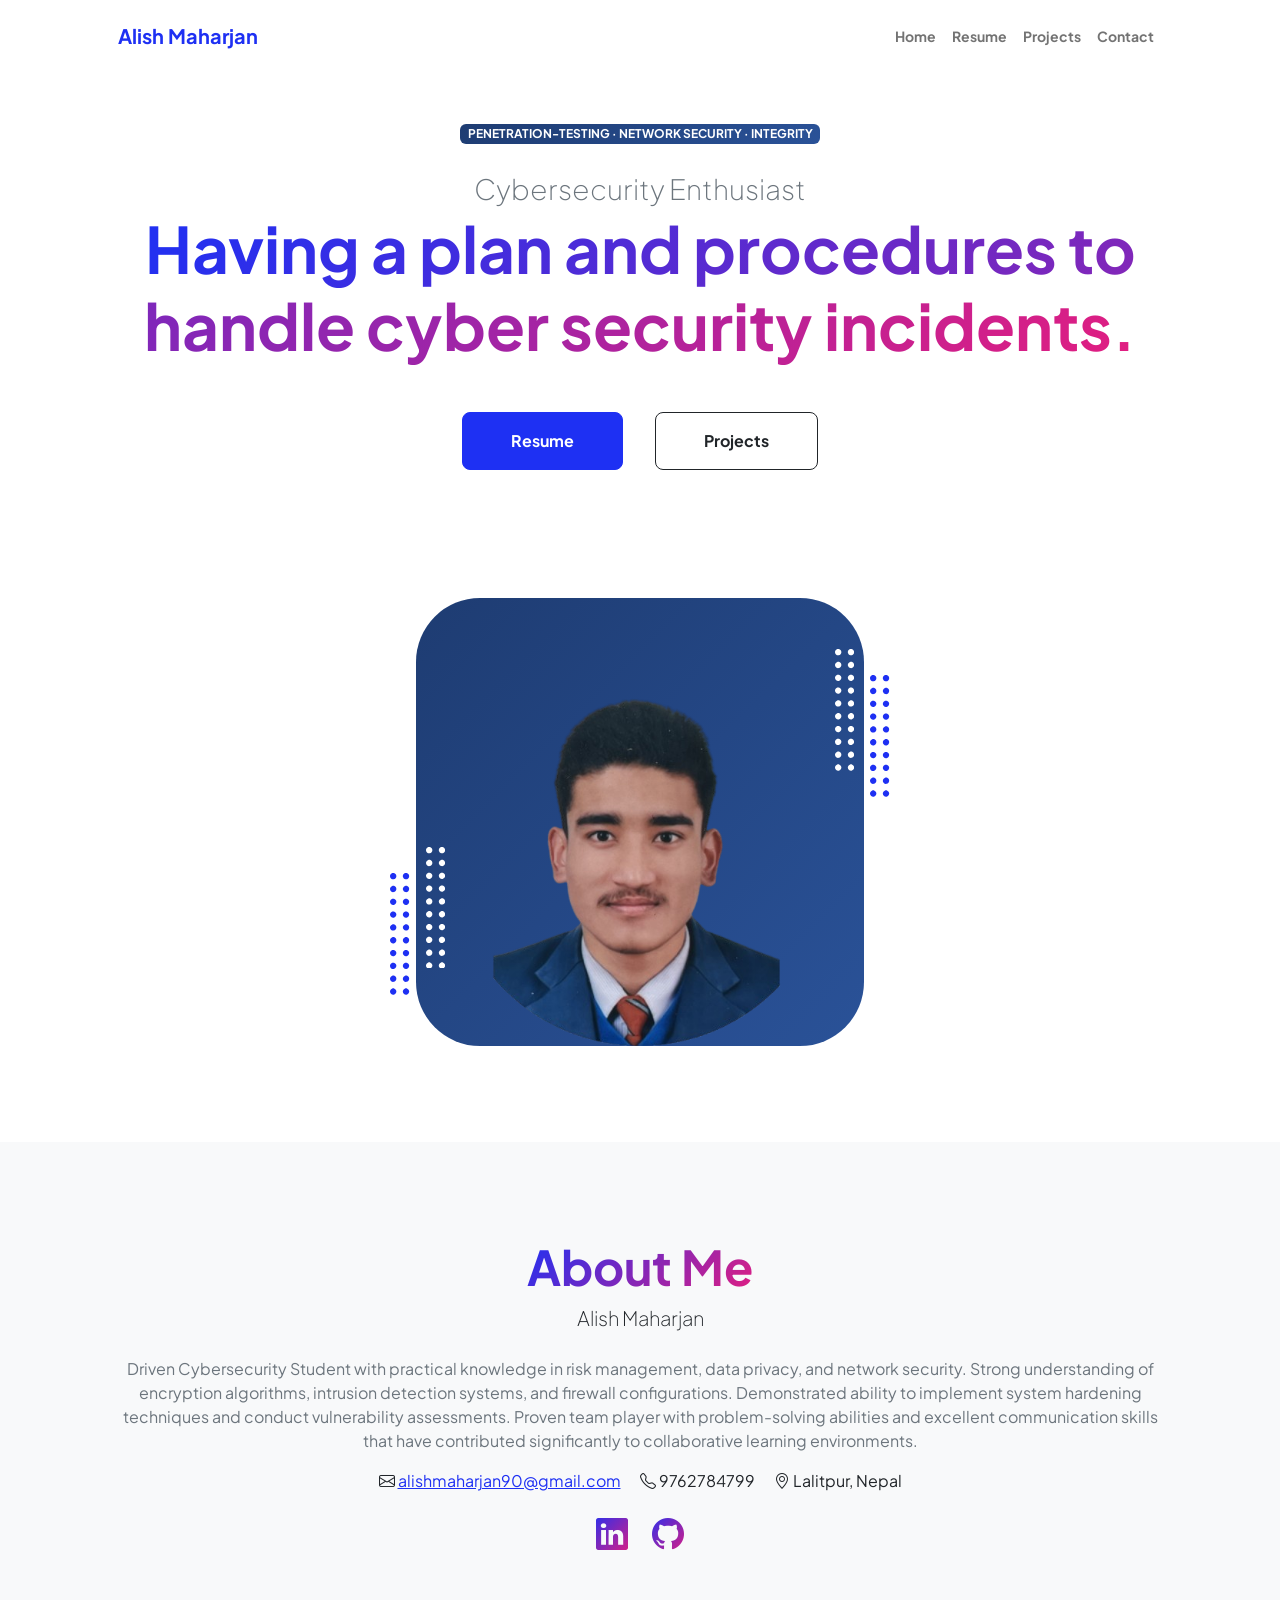
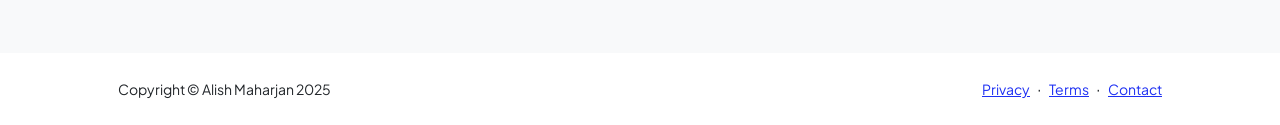
==== index.html @ a84bc6ba "Portfolio" ====
<!DOCTYPE html>
<html lang="en">
    <head>
        <meta charset="utf-8" />
        <meta name="viewport" content="width=device-width, initial-scale=1, shrink-to-fit=no" />
        <meta name="description" content="" />
        <meta name="author" content="" />
        <title>Portfolio of alish maharjan</title>
        <!-- Favicon-->
        <link rel="icon" type="image/x-icon" href="assets/favicon.ico" />
        <!-- Custom Google font-->
        <link rel="preconnect" href="https://fonts.googleapis.com" />
        <link rel="preconnect" href="https://fonts.gstatic.com" crossorigin />
        <link href="https://fonts.googleapis.com/css2?family=Plus+Jakarta+Sans:wght@100;200;300;400;500;600;700;800;900&amp;display=swap" rel="stylesheet" />
        <!-- Bootstrap icons-->
        <link href="https://cdn.jsdelivr.net/npm/bootstrap-icons@1.8.1/font/bootstrap-icons.css" rel="stylesheet" />
        <!-- Core theme CSS (includes Bootstrap)-->
        <link href="css/styles.css" rel="stylesheet" />
    </head>
    <body class="d-flex flex-column h-100">
        <main class="flex-shrink-0">
            <!-- Navigation-->
            <nav class="navbar navbar-expand-lg navbar-light bg-white py-3">
                <div class="container px-5">
                    <a class="navbar-brand" href="index.html"><span class="fw-bolder text-primary">Alish Maharjan</span></a>
                    <button class="navbar-toggler" type="button" data-bs-toggle="collapse" data-bs-target="#navbarSupportedContent" aria-controls="navbarSupportedContent" aria-expanded="false" aria-label="Toggle navigation"><span class="navbar-toggler-icon"></span></button>
                    <div class="collapse navbar-collapse" id="navbarSupportedContent">
                        <ul class="navbar-nav ms-auto mb-2 mb-lg-0 small fw-bolder">
                            <li class="nav-item"><a class="nav-link" href="index.html">Home</a></li>
                            <li class="nav-item"><a class="nav-link" href="resume.html">Resume</a></li>
                            <li class="nav-item"><a class="nav-link" href="projects.html">Projects</a></li>
                            <li class="nav-item"><a class="nav-link" href="contact.html">Contact</a></li>
                        </ul>
                    </div>
                </div>
            </nav>
            <!-- Header-->
            <header class="py-5">
                <div class="container px-5 pb-5">
                    <div class="row gx-5 align-items-center">
                        <div class="col-xxl-5">
                            <!-- Header text content-->
                            <div class="text-center text-xxl-start">
                                <div class="badge bg-gradient-primary-to-secondary text-white mb-4"><div class="text-uppercase">Penetration-testing &middot; Network security &middot; Integrity</div></div>
                                <div class="fs-3 fw-light text-muted">Cybersecurity Enthusiast</div>
                                <h1 class="display-3 fw-bolder mb-5"><span class="text-gradient d-inline">Having a plan and procedures to handle cyber security incidents.</span></h1>
                                <div class="d-grid gap-3 d-sm-flex justify-content-sm-center justify-content-xxl-start mb-3">
                                    <a class="btn btn-primary btn-lg px-5 py-3 me-sm-3 fs-6 fw-bolder" href="resume.html">Resume</a>
                                    <a class="btn btn-outline-dark btn-lg px-5 py-3 fs-6 fw-bolder" href="projects.html">Projects</a>
                                </div>
                            </div>
                        </div>
                        <div class="col-xxl-7">
                            <!-- Header profile picture-->
                            <div class="d-flex justify-content-center mt-5 mt-xxl-0">
                                <div class="profile bg-gradient-primary-to-secondary">
                                    <!-- TIP: For best results, use a photo with a transparent background like the demo example below-->
                                    <!-- Watch a tutorial on how to do this on YouTube (link)-->
                                    <img class="profile-img" src="assets/profile.png" alt="..." />
                                    <div class="dots-1">
                                        <!-- SVG Dots-->
                                        <svg version="1.1" xmlns="http://www.w3.org/2000/svg" xmlns:xlink="http://www.w3.org/1999/xlink" x="0px" y="0px" viewBox="0 0 191.6 1215.4" style="enable-background: new 0 0 191.6 1215.4" xml:space="preserve">
                                            <g transform="translate(0.000000,1280.000000) scale(0.100000,-0.100000)">
                                                <path d="M227.7,12788.6c-105-35-200-141-222-248c-43-206,163-412,369-369c155,32,275,190,260,339c-11,105-90,213-190,262        C383.7,12801.6,289.7,12808.6,227.7,12788.6z"></path>
                                                <path d="M1507.7,12788.6c-151-50-253-216-222-362c25-119,136-230,254-255c194-41,395,142,375,339c-11,105-90,213-190,262        C1663.7,12801.6,1569.7,12808.6,1507.7,12788.6z"></path>
                                                <path d="M227.7,11508.6c-105-35-200-141-222-248c-43-206,163-412,369-369c155,32,275,190,260,339c-11,105-90,213-190,262        C383.7,11521.6,289.7,11528.6,227.7,11508.6z"></path>
                                                <path d="M1507.7,11508.6c-151-50-253-216-222-362c25-119,136-230,254-255c194-41,395,142,375,339c-11,105-90,213-190,262        C1663.7,11521.6,1569.7,11528.6,1507.7,11508.6z"></path>
                                                <path d="M227.7,10228.6c-105-35-200-141-222-248c-43-206,163-412,369-369c155,32,275,190,260,339c-11,105-90,213-190,262        C383.7,10241.6,289.7,10248.6,227.7,10228.6z"></path>
                                                <path d="M1507.7,10228.6c-105-35-200-141-222-248c-43-206,163-412,369-369c155,32,275,190,260,339c-11,105-90,213-190,262        C1663.7,10241.6,1569.7,10248.6,1507.7,10228.6z"></path>
                                                <path d="M227.7,8948.6c-105-35-200-141-222-248c-43-206,163-412,369-369c155,32,275,190,260,339c-11,105-90,213-190,262        C383.7,8961.6,289.7,8968.6,227.7,8948.6z"></path>
                                                <path d="M1507.7,8948.6c-105-35-200-141-222-248c-43-206,163-412,369-369c155,32,275,190,260,339c-11,105-90,213-190,262        C1663.7,8961.6,1569.7,8968.6,1507.7,8948.6z"></path>
                                                <path d="M227.7,7668.6c-105-35-200-141-222-248c-43-206,163-412,369-369c155,32,275,190,260,339c-11,105-90,213-190,262        C383.7,7681.6,289.7,7688.6,227.7,7668.6z"></path>
                                                <path d="M1507.7,7668.6c-105-35-200-141-222-248c-43-206,163-412,369-369c155,32,275,190,260,339c-11,105-90,213-190,262        C1663.7,7681.6,1569.7,7688.6,1507.7,7668.6z"></path>
                                                <path d="M227.7,6388.6c-105-35-200-141-222-248c-43-206,163-412,369-369c155,32,275,190,260,339c-11,105-90,213-190,262        C383.7,6401.6,289.7,6408.6,227.7,6388.6z"></path>
                                                <path d="M1507.7,6388.6c-105-35-200-141-222-248c-43-206,163-412,369-369c155,32,275,190,260,339c-11,105-90,213-190,262        C1663.7,6401.6,1569.7,6408.6,1507.7,6388.6z"></path>
                                                <path d="M227.7,5108.6c-105-35-200-141-222-248c-43-206,163-412,369-369c155,32,275,190,260,339c-11,105-90,213-190,262        C383.7,5121.6,289.7,5128.6,227.7,5108.6z"></path>
                                                <path d="M1507.7,5108.6c-105-35-200-141-222-248c-43-206,163-412,369-369c155,32,275,190,260,339c-11,105-90,213-190,262        C1663.7,5121.6,1569.7,5128.6,1507.7,5108.6z"></path>
                                                <path d="M227.7,3828.6c-105-35-200-141-222-248c-43-206,163-412,369-369c155,32,275,190,260,339c-11,105-90,213-190,262        C383.7,3841.6,289.7,3848.6,227.7,3828.6z"></path>
                                                <path d="M1507.7,3828.6c-105-35-200-141-222-248c-43-206,163-412,369-369c155,32,275,190,260,339c-11,105-90,213-190,262        C1663.7,3841.6,1569.7,3848.6,1507.7,3828.6z"></path>
                                                <path d="M227.7,2548.6c-105-35-200-141-222-248c-43-206,163-412,369-369c155,32,275,190,260,339c-11,105-90,213-190,262        C383.7,2561.6,289.7,2568.6,227.7,2548.6z"></path>
                                                <path d="M1507.7,2548.6c-105-35-200-141-222-248c-43-206,163-412,369-369c155,32,275,190,260,339c-11,105-90,213-190,262        C1663.7,2561.6,1569.7,2568.6,1507.7,2548.6z"></path>
                                                <path d="M227.7,1268.6c-105-35-200-141-222-248c-43-206,163-412,369-369c155,32,275,190,260,339c-11,105-90,213-190,262        C383.7,1281.6,289.7,1288.6,227.7,1268.6z"></path>
                                                <path d="M1507.7,1268.6c-105-35-200-141-222-248c-43-206,163-412,369-369c155,32,275,190,260,339c-11,105-90,213-190,262        C1663.7,1281.6,1569.7,1288.6,1507.7,1268.6z"></path>
                                            </g>
                                        </svg>
                                        <!-- END of SVG dots-->
                                    </div>
                                    <div class="dots-2">
                                        <!-- SVG Dots-->
                                        <svg version="1.1" xmlns="http://www.w3.org/2000/svg" xmlns:xlink="http://www.w3.org/1999/xlink" x="0px" y="0px" viewBox="0 0 191.6 1215.4" style="enable-background: new 0 0 191.6 1215.4" xml:space="preserve">
                                            <g transform="translate(0.000000,1280.000000) scale(0.100000,-0.100000)">
                                                <path d="M227.7,12788.6c-105-35-200-141-222-248c-43-206,163-412,369-369c155,32,275,190,260,339c-11,105-90,213-190,262        C383.7,12801.6,289.7,12808.6,227.7,12788.6z"></path>
                                                <path d="M1507.7,12788.6c-151-50-253-216-222-362c25-119,136-230,254-255c194-41,395,142,375,339c-11,105-90,213-190,262        C1663.7,12801.6,1569.7,12808.6,1507.7,12788.6z"></path>
                                                <path d="M227.7,11508.6c-105-35-200-141-222-248c-43-206,163-412,369-369c155,32,275,190,260,339c-11,105-90,213-190,262        C383.7,11521.6,289.7,11528.6,227.7,11508.6z"></path>
                                                <path d="M1507.7,11508.6c-151-50-253-216-222-362c25-119,136-230,254-255c194-41,395,142,375,339c-11,105-90,213-190,262        C1663.7,11521.6,1569.7,11528.6,1507.7,11508.6z"></path>
                                                <path d="M227.7,10228.6c-105-35-200-141-222-248c-43-206,163-412,369-369c155,32,275,190,260,339c-11,105-90,213-190,262        C383.7,10241.6,289.7,10248.6,227.7,10228.6z"></path>
                                                <path d="M1507.7,10228.6c-105-35-200-141-222-248c-43-206,163-412,369-369c155,32,275,190,260,339c-11,105-90,213-190,262        C1663.7,10241.6,1569.7,10248.6,1507.7,10228.6z"></path>
                                                <path d="M227.7,8948.6c-105-35-200-141-222-248c-43-206,163-412,369-369c155,32,275,190,260,339c-11,105-90,213-190,262        C383.7,8961.6,289.7,8968.6,227.7,8948.6z"></path>
                                                <path d="M1507.7,8948.6c-105-35-200-141-222-248c-43-206,163-412,369-369c155,32,275,190,260,339c-11,105-90,213-190,262        C1663.7,8961.6,1569.7,8968.6,1507.7,8948.6z"></path>
                                                <path d="M227.7,7668.6c-105-35-200-141-222-248c-43-206,163-412,369-369c155,32,275,190,260,339c-11,105-90,213-190,262        C383.7,7681.6,289.7,7688.6,227.7,7668.6z"></path>
                                                <path d="M1507.7,7668.6c-105-35-200-141-222-248c-43-206,163-412,369-369c155,32,275,190,260,339c-11,105-90,213-190,262        C1663.7,7681.6,1569.7,7688.6,1507.7,7668.6z"></path>
                                                <path d="M227.7,6388.6c-105-35-200-141-222-248c-43-206,163-412,369-369c155,32,275,190,260,339c-11,105-90,213-190,262        C383.7,6401.6,289.7,6408.6,227.7,6388.6z"></path>
                                                <path d="M1507.7,6388.6c-105-35-200-141-222-248c-43-206,163-412,369-369c155,32,275,190,260,339c-11,105-90,213-190,262        C1663.7,6401.6,1569.7,6408.6,1507.7,6388.6z"></path>
                                                <path d="M227.7,5108.6c-105-35-200-141-222-248c-43-206,163-412,369-369c155,32,275,190,260,339c-11,105-90,213-190,262        C383.7,5121.6,289.7,5128.6,227.7,5108.6z"></path>
                                                <path d="M1507.7,5108.6c-105-35-200-141-222-248c-43-206,163-412,369-369c155,32,275,190,260,339c-11,105-90,213-190,262        C1663.7,5121.6,1569.7,5128.6,1507.7,5108.6z"></path>
                                                <path d="M227.7,3828.6c-105-35-200-141-222-248c-43-206,163-412,369-369c155,32,275,190,260,339c-11,105-90,213-190,262        C383.7,3841.6,289.7,3848.6,227.7,3828.6z"></path>
                                                <path d="M1507.7,3828.6c-105-35-200-141-222-248c-43-206,163-412,369-369c155,32,275,190,260,339c-11,105-90,213-190,262        C1663.7,3841.6,1569.7,3848.6,1507.7,3828.6z"></path>
                                                <path d="M227.7,2548.6c-105-35-200-141-222-248c-43-206,163-412,369-369c155,32,275,190,260,339c-11,105-90,213-190,262        C383.7,2561.6,289.7,2568.6,227.7,2548.6z"></path>
                                                <path d="M1507.7,2548.6c-105-35-200-141-222-248c-43-206,163-412,369-369c155,32,275,190,260,339c-11,105-90,213-190,262        C1663.7,2561.6,1569.7,2568.6,1507.7,2548.6z"></path>
                                                <path d="M227.7,1268.6c-105-35-200-141-222-248c-43-206,163-412,369-369c155,32,275,190,260,339c-11,105-90,213-190,262        C383.7,1281.6,289.7,1288.6,227.7,1268.6z"></path>
                                                <path d="M1507.7,1268.6c-105-35-200-141-222-248c-43-206,163-412,369-369c155,32,275,190,260,339c-11,105-90,213-190,262        C1663.7,1281.6,1569.7,1288.6,1507.7,1268.6z"></path>
                                            </g>
                                        </svg>
                                        <!-- END of SVG dots-->
                                    </div>
                                    <div class="dots-3">
                                        <!-- SVG Dots-->
                                        <svg version="1.1" xmlns="http://www.w3.org/2000/svg" xmlns:xlink="http://www.w3.org/1999/xlink" x="0px" y="0px" viewBox="0 0 191.6 1215.4" style="enable-background: new 0 0 191.6 1215.4" xml:space="preserve">
                                            <g transform="translate(0.000000,1280.000000) scale(0.100000,-0.100000)">
                                                <path d="M227.7,12788.6c-105-35-200-141-222-248c-43-206,163-412,369-369c155,32,275,190,260,339c-11,105-90,213-190,262        C383.7,12801.6,289.7,12808.6,227.7,12788.6z"></path>
                                                <path d="M1507.7,12788.6c-151-50-253-216-222-362c25-119,136-230,254-255c194-41,395,142,375,339c-11,105-90,213-190,262        C1663.7,12801.6,1569.7,12808.6,1507.7,12788.6z"></path>
                                                <path d="M227.7,11508.6c-105-35-200-141-222-248c-43-206,163-412,369-369c155,32,275,190,260,339c-11,105-90,213-190,262        C383.7,11521.6,289.7,11528.6,227.7,11508.6z"></path>
                                                <path d="M1507.7,11508.6c-151-50-253-216-222-362c25-119,136-230,254-255c194-41,395,142,375,339c-11,105-90,213-190,262        C1663.7,11521.6,1569.7,11528.6,1507.7,11508.6z"></path>
                                                <path d="M227.7,10228.6c-105-35-200-141-222-248c-43-206,163-412,369-369c155,32,275,190,260,339c-11,105-90,213-190,262        C383.7,10241.6,289.7,10248.6,227.7,10228.6z"></path>
                                                <path d="M1507.7,10228.6c-105-35-200-141-222-248c-43-206,163-412,369-369c155,32,275,190,260,339c-11,105-90,213-190,262        C1663.7,10241.6,1569.7,10248.6,1507.7,10228.6z"></path>
                                                <path d="M227.7,8948.6c-105-35-200-141-222-248c-43-206,163-412,369-369c155,32,275,190,260,339c-11,105-90,213-190,262        C383.7,8961.6,289.7,8968.6,227.7,8948.6z"></path>
                                                <path d="M1507.7,8948.6c-105-35-200-141-222-248c-43-206,163-412,369-369c155,32,275,190,260,339c-11,105-90,213-190,262        C1663.7,8961.6,1569.7,8968.6,1507.7,8948.6z"></path>
                                                <path d="M227.7,7668.6c-105-35-200-141-222-248c-43-206,163-412,369-369c155,32,275,190,260,339c-11,105-90,213-190,262        C383.7,7681.6,289.7,7688.6,227.7,7668.6z"></path>
                                                <path d="M1507.7,7668.6c-105-35-200-141-222-248c-43-206,163-412,369-369c155,32,275,190,260,339c-11,105-90,213-190,262        C1663.7,7681.6,1569.7,7688.6,1507.7,7668.6z"></path>
                                                <path d="M227.7,6388.6c-105-35-200-141-222-248c-43-206,163-412,369-369c155,32,275,190,260,339c-11,105-90,213-190,262        C383.7,6401.6,289.7,6408.6,227.7,6388.6z"></path>
                                                <path d="M1507.7,6388.6c-105-35-200-141-222-248c-43-206,163-412,369-369c155,32,275,190,260,339c-11,105-90,213-190,262        C1663.7,6401.6,1569.7,6408.6,1507.7,6388.6z"></path>
                                                <path d="M227.7,5108.6c-105-35-200-141-222-248c-43-206,163-412,369-369c155,32,275,190,260,339c-11,105-90,213-190,262        C383.7,5121.6,289.7,5128.6,227.7,5108.6z"></path>
                                                <path d="M1507.7,5108.6c-105-35-200-141-222-248c-43-206,163-412,369-369c155,32,275,190,260,339c-11,105-90,213-190,262        C1663.7,5121.6,1569.7,5128.6,1507.7,5108.6z"></path>
                                                <path d="M227.7,3828.6c-105-35-200-141-222-248c-43-206,163-412,369-369c155,32,275,190,260,339c-11,105-90,213-190,262        C383.7,3841.6,289.7,3848.6,227.7,3828.6z"></path>
                                                <path d="M1507.7,3828.6c-105-35-200-141-222-248c-43-206,163-412,369-369c155,32,275,190,260,339c-11,105-90,213-190,262        C1663.7,3841.6,1569.7,3848.6,1507.7,3828.6z"></path>
                                                <path d="M227.7,2548.6c-105-35-200-141-222-248c-43-206,163-412,369-369c155,32,275,190,260,339c-11,105-90,213-190,262        C383.7,2561.6,289.7,2568.6,227.7,2548.6z"></path>
                                                <path d="M1507.7,2548.6c-105-35-200-141-222-248c-43-206,163-412,369-369c155,32,275,190,260,339c-11,105-90,213-190,262        C1663.7,2561.6,1569.7,2568.6,1507.7,2548.6z"></path>
                                                <path d="M227.7,1268.6c-105-35-200-141-222-248c-43-206,163-412,369-369c155,32,275,190,260,339c-11,105-90,213-190,262        C383.7,1281.6,289.7,1288.6,227.7,1268.6z"></path>
                                                <path d="M1507.7,1268.6c-105-35-200-141-222-248c-43-206,163-412,369-369c155,32,275,190,260,339c-11,105-90,213-190,262        C1663.7,1281.6,1569.7,1288.6,1507.7,1268.6z"></path>
                                            </g>
                                        </svg>
                                        <!-- END of SVG dots-->
                                    </div>
                                    <div class="dots-4">
                                        <!-- SVG Dots-->
                                        <svg version="1.1" xmlns="http://www.w3.org/2000/svg" xmlns:xlink="http://www.w3.org/1999/xlink" x="0px" y="0px" viewBox="0 0 191.6 1215.4" style="enable-background: new 0 0 191.6 1215.4" xml:space="preserve">
                                            <g transform="translate(0.000000,1280.000000) scale(0.100000,-0.100000)">
                                                <path d="M227.7,12788.6c-105-35-200-141-222-248c-43-206,163-412,369-369c155,32,275,190,260,339c-11,105-90,213-190,262        C383.7,12801.6,289.7,12808.6,227.7,12788.6z"></path>
                                                <path d="M1507.7,12788.6c-151-50-253-216-222-362c25-119,136-230,254-255c194-41,395,142,375,339c-11,105-90,213-190,262        C1663.7,12801.6,1569.7,12808.6,1507.7,12788.6z"></path>
                                                <path d="M227.7,11508.6c-105-35-200-141-222-248c-43-206,163-412,369-369c155,32,275,190,260,339c-11,105-90,213-190,262        C383.7,11521.6,289.7,11528.6,227.7,11508.6z"></path>
                                                <path d="M1507.7,11508.6c-151-50-253-216-222-362c25-119,136-230,254-255c194-41,395,142,375,339c-11,105-90,213-190,262        C1663.7,11521.6,1569.7,11528.6,1507.7,11508.6z"></path>
                                                <path d="M227.7,10228.6c-105-35-200-141-222-248c-43-206,163-412,369-369c155,32,275,190,260,339c-11,105-90,213-190,262        C383.7,10241.6,289.7,10248.6,227.7,10228.6z"></path>
                                                <path d="M1507.7,10228.6c-105-35-200-141-222-248c-43-206,163-412,369-369c155,32,275,190,260,339c-11,105-90,213-190,262        C1663.7,10241.6,1569.7,10248.6,1507.7,10228.6z"></path>
                                                <path d="M227.7,8948.6c-105-35-200-141-222-248c-43-206,163-412,369-369c155,32,275,190,260,339c-11,105-90,213-190,262        C383.7,8961.6,289.7,8968.6,227.7,8948.6z"></path>
                                                <path d="M1507.7,8948.6c-105-35-200-141-222-248c-43-206,163-412,369-369c155,32,275,190,260,339c-11,105-90,213-190,262        C1663.7,8961.6,1569.7,8968.6,1507.7,8948.6z"></path>
                                                <path d="M227.7,7668.6c-105-35-200-141-222-248c-43-206,163-412,369-369c155,32,275,190,260,339c-11,105-90,213-190,262        C383.7,7681.6,289.7,7688.6,227.7,7668.6z"></path>
                                                <path d="M1507.7,7668.6c-105-35-200-141-222-248c-43-206,163-412,369-369c155,32,275,190,260,339c-11,105-90,213-190,262        C1663.7,7681.6,1569.7,7688.6,1507.7,7668.6z"></path>
                                                <path d="M227.7,6388.6c-105-35-200-141-222-248c-43-206,163-412,369-369c155,32,275,190,260,339c-11,105-90,213-190,262        C383.7,6401.6,289.7,6408.6,227.7,6388.6z"></path>
                                                <path d="M1507.7,6388.6c-105-35-200-141-222-248c-43-206,163-412,369-369c155,32,275,190,260,339c-11,105-90,213-190,262        C1663.7,6401.6,1569.7,6408.6,1507.7,6388.6z"></path>
                                                <path d="M227.7,5108.6c-105-35-200-141-222-248c-43-206,163-412,369-369c155,32,275,190,260,339c-11,105-90,213-190,262        C383.7,5121.6,289.7,5128.6,227.7,5108.6z"></path>
                                                <path d="M1507.7,5108.6c-105-35-200-141-222-248c-43-206,163-412,369-369c155,32,275,190,260,339c-11,105-90,213-190,262        C1663.7,5121.6,1569.7,5128.6,1507.7,5108.6z"></path>
                                                <path d="M227.7,3828.6c-105-35-200-141-222-248c-43-206,163-412,369-369c155,32,275,190,260,339c-11,105-90,213-190,262        C383.7,3841.6,289.7,3848.6,227.7,3828.6z"></path>
                                                <path d="M1507.7,3828.6c-105-35-200-141-222-248c-43-206,163-412,369-369c155,32,275,190,260,339c-11,105-90,213-190,262        C1663.7,3841.6,1569.7,3848.6,1507.7,3828.6z"></path>
                                                <path d="M227.7,2548.6c-105-35-200-141-222-248c-43-206,163-412,369-369c155,32,275,190,260,339c-11,105-90,213-190,262        C383.7,2561.6,289.7,2568.6,227.7,2548.6z"></path>
                                                <path d="M1507.7,2548.6c-105-35-200-141-222-248c-43-206,163-412,369-369c155,32,275,190,260,339c-11,105-90,213-190,262        C1663.7,2561.6,1569.7,2568.6,1507.7,2548.6z"></path>
                                                <path d="M227.7,1268.6c-105-35-200-141-222-248c-43-206,163-412,369-369c155,32,275,190,260,339c-11,105-90,213-190,262        C383.7,1281.6,289.7,1288.6,227.7,1268.6z"></path>
                                                <path d="M1507.7,1268.6c-105-35-200-141-222-248c-43-206,163-412,369-369c155,32,275,190,260,339c-11,105-90,213-190,262        C1663.7,1281.6,1569.7,1288.6,1507.7,1268.6z"></path>
                                            </g>
                                        </svg>
                                        <!-- END of SVG dots-->
                                    </div>
                                </div>
                            </div>
                        </div>
                    </div>
                </div>
            </header>
            <!-- About Section-->
            <section class="bg-light py-5">
                <div class="container px-5">
                    <div class="row gx-5 justify-content-center">
                        <div class="col-xxl-8">
                            <div class="text-center my-5">
                                <h2 class="display-5 fw-bolder"><span class="text-gradient d-inline">About Me</span></h2>
                                <p class="lead fw-light mb-4">Alish Maharjan</p>
                                <p class="text-muted">Driven Cybersecurity Student with practical knowledge in risk management, data privacy, and network security. Strong understanding of encryption algorithms, intrusion detection systems, and firewall configurations. Demonstrated ability to implement system hardening techniques and conduct vulnerability assessments. Proven team player with problem-solving abilities and excellent communication skills that have contributed significantly to collaborative learning environments.</p>
                                <div class="mb-3">
                                    <span class="me-3"><i class="bi bi-envelope"></i> <a href="mailto:alishmaharjan90@gmail.com">alishmaharjan90@gmail.com</a></span>
                                    <span class="me-3"><i class="bi bi-telephone"></i> 9762784799</span>
                                    <span><i class="bi bi-geo-alt"></i> Lalitpur, Nepal</span>
                                </div>
                                <div class="d-flex justify-content-center fs-2 gap-4">
                                    <a class="text-gradient" href="https://www.linkedin.com/in/alish-maharjankaizen/" target="_blank"><i class="bi bi-linkedin"></i></a>
                                    <a class="text-gradient" href="https://github.com/alishmaharjan" target="_blank"><i class="bi bi-github"></i></a>
                                </div>
                            </div>
                        </div>
                    </div>
                </div>
            </section>
        </main>
        <!-- Footer-->
        <footer class="bg-white py-4 mt-auto">
            <div class="container px-5">
                <div class="row align-items-center justify-content-between flex-column flex-sm-row">
                    <div class="col-auto"><div class="small m-0">Copyright &copy; Alish Maharjan 2025</div></div>
                    <div class="col-auto">
                        <a class="small" href="#!">Privacy</a>
                        <span class="mx-1">&middot;</span>
                        <a class="small" href="#!">Terms</a>
                        <span class="mx-1">&middot;</span>
                        <a class="small" href="#!">Contact</a>
                    </div>
                </div>
            </div>
        </footer>
        <!-- Bootstrap core JS-->
        <script src="https://cdn.jsdelivr.net/npm/bootstrap@5.2.3/dist/js/bootstrap.bundle.min.js"></script>
        <!-- Core theme JS-->
        <script src="js/scripts.js"></script>
    </body>
</html>
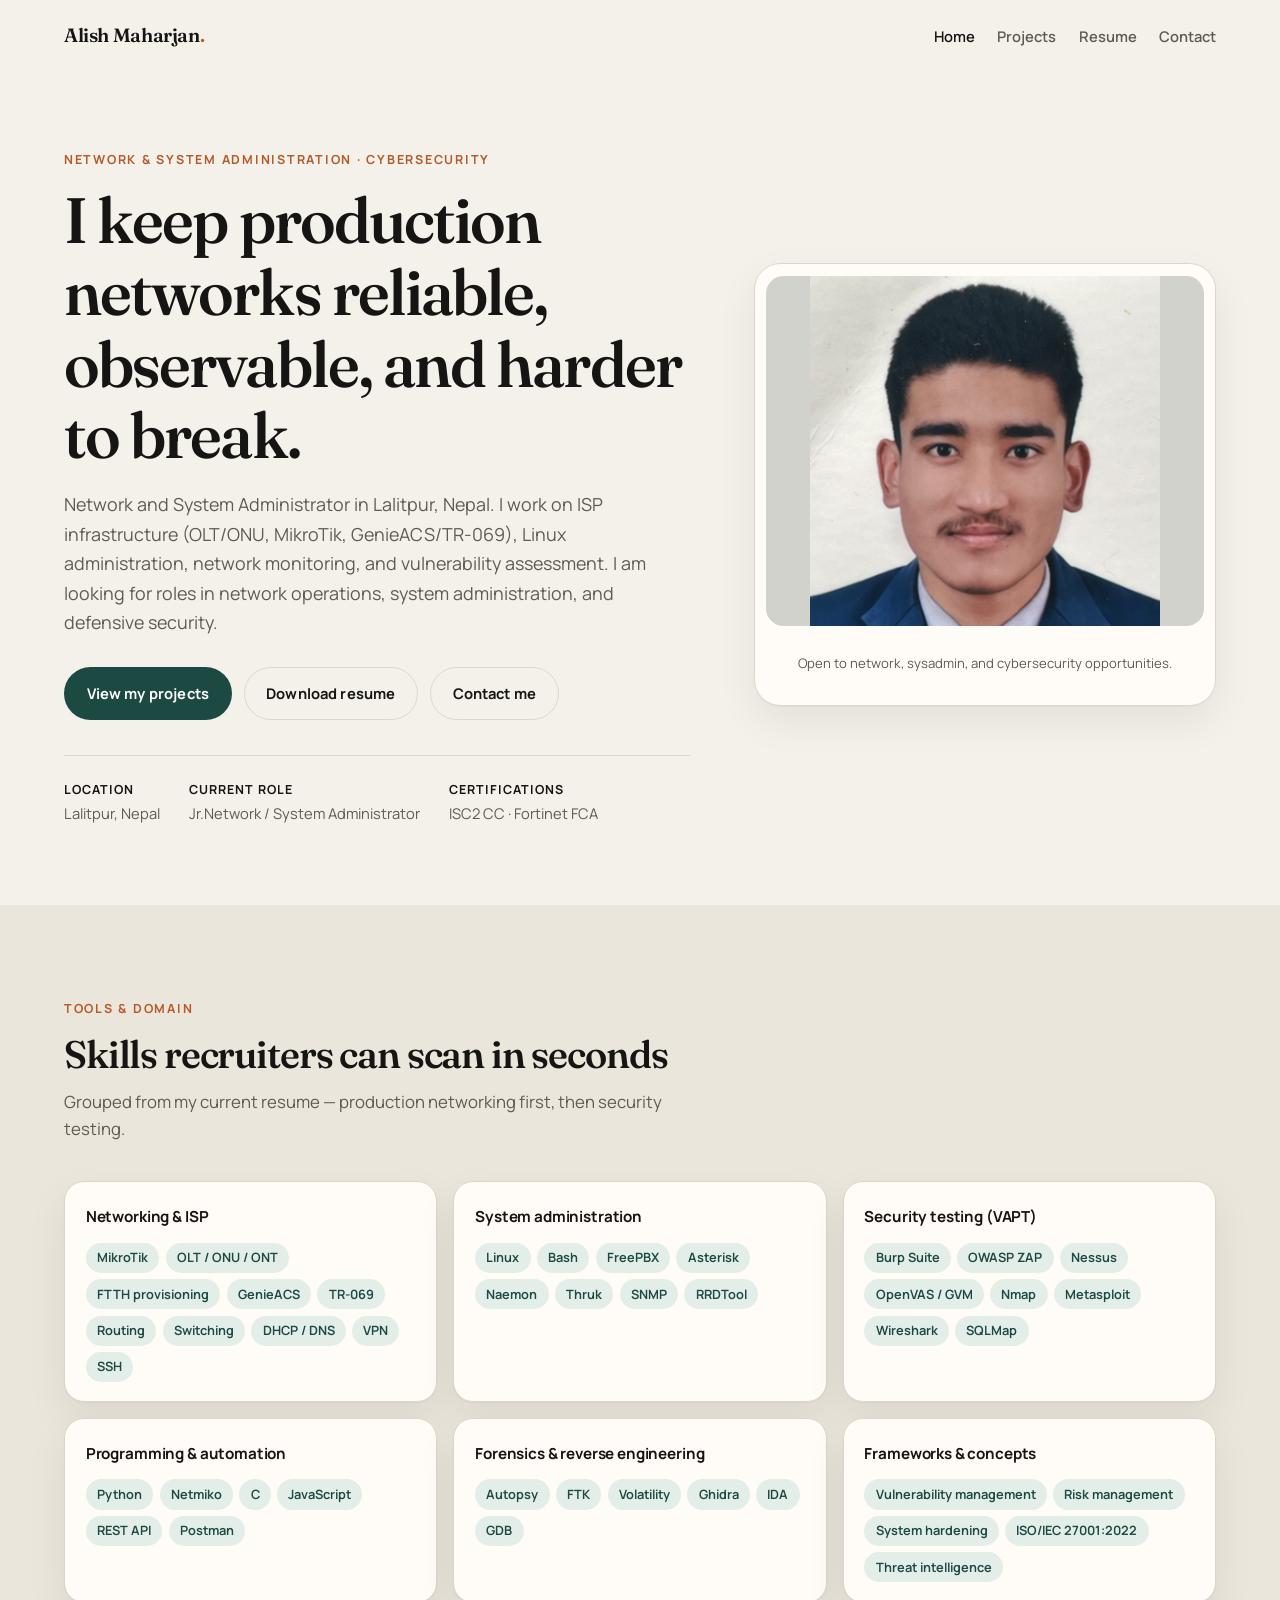
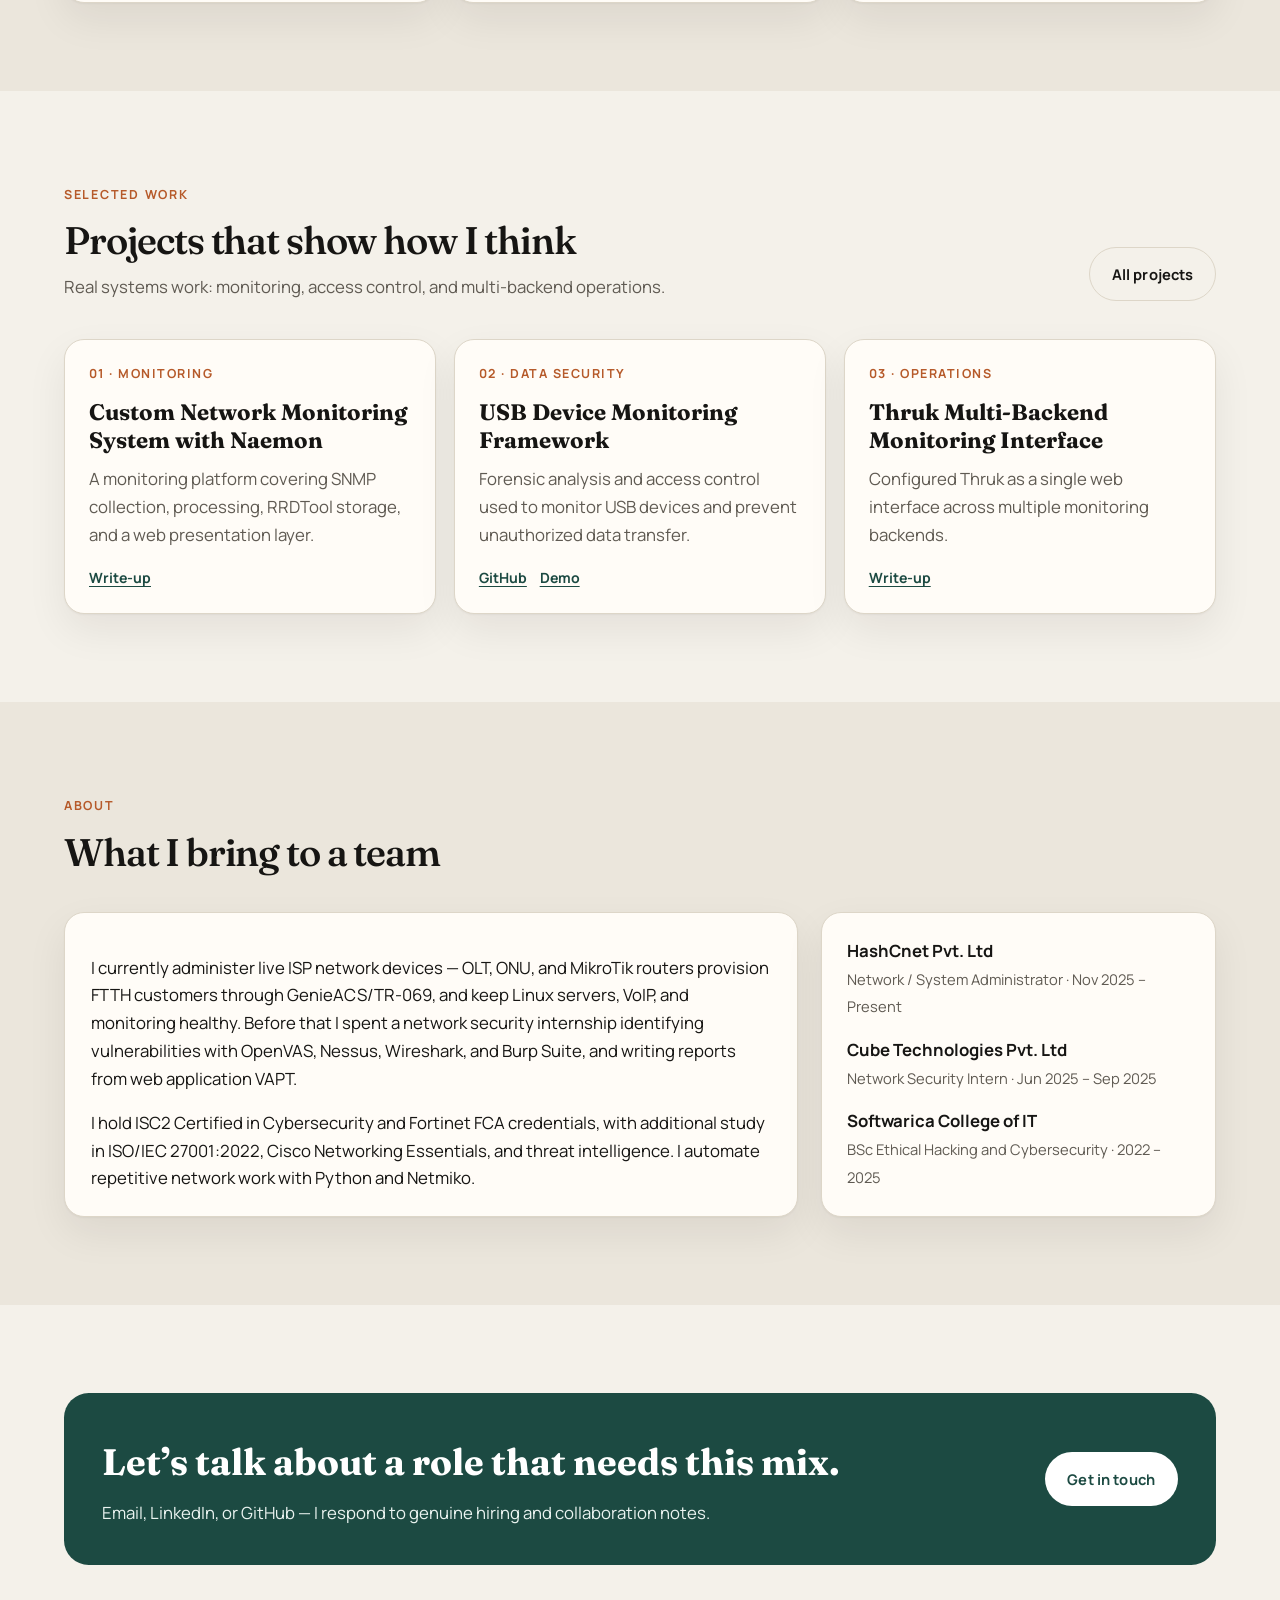
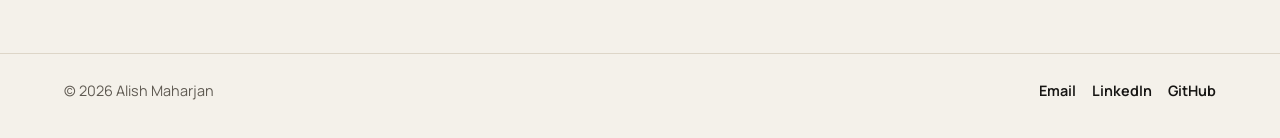
==== commit c7322359: "Update portfolio and resume" ====
--- a/index.html
+++ b/index.html
@@ -1,222 +1,289 @@
 <!DOCTYPE html>
 <html lang="en">
-    <head>
-        <meta charset="utf-8" />
-        <meta name="viewport" content="width=device-width, initial-scale=1, shrink-to-fit=no" />
-        <meta name="description" content="" />
-        <meta name="author" content="" />
-        <title>Portfolio of alish maharjan</title>
-        <!-- Favicon-->
-        <link rel="icon" type="image/x-icon" href="assets/favicon.ico" />
-        <!-- Custom Google font-->
-        <link rel="preconnect" href="https://fonts.googleapis.com" />
-        <link rel="preconnect" href="https://fonts.gstatic.com" crossorigin />
-        <link href="https://fonts.googleapis.com/css2?family=Plus+Jakarta+Sans:wght@100;200;300;400;500;600;700;800;900&amp;display=swap" rel="stylesheet" />
-        <!-- Bootstrap icons-->
-        <link href="https://cdn.jsdelivr.net/npm/bootstrap-icons@1.8.1/font/bootstrap-icons.css" rel="stylesheet" />
-        <!-- Core theme CSS (includes Bootstrap)-->
-        <link href="css/styles.css" rel="stylesheet" />
-    </head>
-    <body class="d-flex flex-column h-100">
-        <main class="flex-shrink-0">
-            <!-- Navigation-->
-            <nav class="navbar navbar-expand-lg navbar-light bg-white py-3">
-                <div class="container px-5">
-                    <a class="navbar-brand" href="index.html"><span class="fw-bolder text-primary">Alish Maharjan</span></a>
-                    <button class="navbar-toggler" type="button" data-bs-toggle="collapse" data-bs-target="#navbarSupportedContent" aria-controls="navbarSupportedContent" aria-expanded="false" aria-label="Toggle navigation"><span class="navbar-toggler-icon"></span></button>
-                    <div class="collapse navbar-collapse" id="navbarSupportedContent">
-                        <ul class="navbar-nav ms-auto mb-2 mb-lg-0 small fw-bolder">
-                            <li class="nav-item"><a class="nav-link" href="index.html">Home</a></li>
-                            <li class="nav-item"><a class="nav-link" href="resume.html">Resume</a></li>
-                            <li class="nav-item"><a class="nav-link" href="projects.html">Projects</a></li>
-                            <li class="nav-item"><a class="nav-link" href="contact.html">Contact</a></li>
-                        </ul>
-                    </div>
-                </div>
-            </nav>
-            <!-- Header-->
-            <header class="py-5">
-                <div class="container px-5 pb-5">
-                    <div class="row gx-5 align-items-center">
-                        <div class="col-xxl-5">
-                            <!-- Header text content-->
-                            <div class="text-center text-xxl-start">
-                                <div class="badge bg-gradient-primary-to-secondary text-white mb-4"><div class="text-uppercase">Penetration-testing &middot; Network security &middot; Integrity</div></div>
-                                <div class="fs-3 fw-light text-muted">Cybersecurity Enthusiast</div>
-                                <h1 class="display-3 fw-bolder mb-5"><span class="text-gradient d-inline">Having a plan and procedures to handle cyber security incidents.</span></h1>
-                                <div class="d-grid gap-3 d-sm-flex justify-content-sm-center justify-content-xxl-start mb-3">
-                                    <a class="btn btn-primary btn-lg px-5 py-3 me-sm-3 fs-6 fw-bolder" href="resume.html">Resume</a>
-                                    <a class="btn btn-outline-dark btn-lg px-5 py-3 fs-6 fw-bolder" href="projects.html">Projects</a>
-                                </div>
-                            </div>
-                        </div>
-                        <div class="col-xxl-7">
-                            <!-- Header profile picture-->
-                            <div class="d-flex justify-content-center mt-5 mt-xxl-0">
-                                <div class="profile bg-gradient-primary-to-secondary">
-                                    <!-- TIP: For best results, use a photo with a transparent background like the demo example below-->
-                                    <!-- Watch a tutorial on how to do this on YouTube (link)-->
-                                    <img class="profile-img" src="assets/profile.png" alt="..." />
-                                    <div class="dots-1">
-                                        <!-- SVG Dots-->
-                                        <svg version="1.1" xmlns="http://www.w3.org/2000/svg" xmlns:xlink="http://www.w3.org/1999/xlink" x="0px" y="0px" viewBox="0 0 191.6 1215.4" style="enable-background: new 0 0 191.6 1215.4" xml:space="preserve">
-                                            <g transform="translate(0.000000,1280.000000) scale(0.100000,-0.100000)">
-                                                <path d="M227.7,12788.6c-105-35-200-141-222-248c-43-206,163-412,369-369c155,32,275,190,260,339c-11,105-90,213-190,262        C383.7,12801.6,289.7,12808.6,227.7,12788.6z"></path>
-                                                <path d="M1507.7,12788.6c-151-50-253-216-222-362c25-119,136-230,254-255c194-41,395,142,375,339c-11,105-90,213-190,262        C1663.7,12801.6,1569.7,12808.6,1507.7,12788.6z"></path>
-                                                <path d="M227.7,11508.6c-105-35-200-141-222-248c-43-206,163-412,369-369c155,32,275,190,260,339c-11,105-90,213-190,262        C383.7,11521.6,289.7,11528.6,227.7,11508.6z"></path>
-                                                <path d="M1507.7,11508.6c-151-50-253-216-222-362c25-119,136-230,254-255c194-41,395,142,375,339c-11,105-90,213-190,262        C1663.7,11521.6,1569.7,11528.6,1507.7,11508.6z"></path>
-                                                <path d="M227.7,10228.6c-105-35-200-141-222-248c-43-206,163-412,369-369c155,32,275,190,260,339c-11,105-90,213-190,262        C383.7,10241.6,289.7,10248.6,227.7,10228.6z"></path>
-                                                <path d="M1507.7,10228.6c-105-35-200-141-222-248c-43-206,163-412,369-369c155,32,275,190,260,339c-11,105-90,213-190,262        C1663.7,10241.6,1569.7,10248.6,1507.7,10228.6z"></path>
-                                                <path d="M227.7,8948.6c-105-35-200-141-222-248c-43-206,163-412,369-369c155,32,275,190,260,339c-11,105-90,213-190,262        C383.7,8961.6,289.7,8968.6,227.7,8948.6z"></path>
-                                                <path d="M1507.7,8948.6c-105-35-200-141-222-248c-43-206,163-412,369-369c155,32,275,190,260,339c-11,105-90,213-190,262        C1663.7,8961.6,1569.7,8968.6,1507.7,8948.6z"></path>
-                                                <path d="M227.7,7668.6c-105-35-200-141-222-248c-43-206,163-412,369-369c155,32,275,190,260,339c-11,105-90,213-190,262        C383.7,7681.6,289.7,7688.6,227.7,7668.6z"></path>
-                                                <path d="M1507.7,7668.6c-105-35-200-141-222-248c-43-206,163-412,369-369c155,32,275,190,260,339c-11,105-90,213-190,262        C1663.7,7681.6,1569.7,7688.6,1507.7,7668.6z"></path>
-                                                <path d="M227.7,6388.6c-105-35-200-141-222-248c-43-206,163-412,369-369c155,32,275,190,260,339c-11,105-90,213-190,262        C383.7,6401.6,289.7,6408.6,227.7,6388.6z"></path>
-                                                <path d="M1507.7,6388.6c-105-35-200-141-222-248c-43-206,163-412,369-369c155,32,275,190,260,339c-11,105-90,213-190,262        C1663.7,6401.6,1569.7,6408.6,1507.7,6388.6z"></path>
-                                                <path d="M227.7,5108.6c-105-35-200-141-222-248c-43-206,163-412,369-369c155,32,275,190,260,339c-11,105-90,213-190,262        C383.7,5121.6,289.7,5128.6,227.7,5108.6z"></path>
-                                                <path d="M1507.7,5108.6c-105-35-200-141-222-248c-43-206,163-412,369-369c155,32,275,190,260,339c-11,105-90,213-190,262        C1663.7,5121.6,1569.7,5128.6,1507.7,5108.6z"></path>
-                                                <path d="M227.7,3828.6c-105-35-200-141-222-248c-43-206,163-412,369-369c155,32,275,190,260,339c-11,105-90,213-190,262        C383.7,3841.6,289.7,3848.6,227.7,3828.6z"></path>
-                                                <path d="M1507.7,3828.6c-105-35-200-141-222-248c-43-206,163-412,369-369c155,32,275,190,260,339c-11,105-90,213-190,262        C1663.7,3841.6,1569.7,3848.6,1507.7,3828.6z"></path>
-                                                <path d="M227.7,2548.6c-105-35-200-141-222-248c-43-206,163-412,369-369c155,32,275,190,260,339c-11,105-90,213-190,262        C383.7,2561.6,289.7,2568.6,227.7,2548.6z"></path>
-                                                <path d="M1507.7,2548.6c-105-35-200-141-222-248c-43-206,163-412,369-369c155,32,275,190,260,339c-11,105-90,213-190,262        C1663.7,2561.6,1569.7,2568.6,1507.7,2548.6z"></path>
-                                                <path d="M227.7,1268.6c-105-35-200-141-222-248c-43-206,163-412,369-369c155,32,275,190,260,339c-11,105-90,213-190,262        C383.7,1281.6,289.7,1288.6,227.7,1268.6z"></path>
-                                                <path d="M1507.7,1268.6c-105-35-200-141-222-248c-43-206,163-412,369-369c155,32,275,190,260,339c-11,105-90,213-190,262        C1663.7,1281.6,1569.7,1288.6,1507.7,1268.6z"></path>
-                                            </g>
-                                        </svg>
-                                        <!-- END of SVG dots-->
-                                    </div>
-                                    <div class="dots-2">
-                                        <!-- SVG Dots-->
-                                        <svg version="1.1" xmlns="http://www.w3.org/2000/svg" xmlns:xlink="http://www.w3.org/1999/xlink" x="0px" y="0px" viewBox="0 0 191.6 1215.4" style="enable-background: new 0 0 191.6 1215.4" xml:space="preserve">
-                                            <g transform="translate(0.000000,1280.000000) scale(0.100000,-0.100000)">
-                                                <path d="M227.7,12788.6c-105-35-200-141-222-248c-43-206,163-412,369-369c155,32,275,190,260,339c-11,105-90,213-190,262        C383.7,12801.6,289.7,12808.6,227.7,12788.6z"></path>
-                                                <path d="M1507.7,12788.6c-151-50-253-216-222-362c25-119,136-230,254-255c194-41,395,142,375,339c-11,105-90,213-190,262        C1663.7,12801.6,1569.7,12808.6,1507.7,12788.6z"></path>
-                                                <path d="M227.7,11508.6c-105-35-200-141-222-248c-43-206,163-412,369-369c155,32,275,190,260,339c-11,105-90,213-190,262        C383.7,11521.6,289.7,11528.6,227.7,11508.6z"></path>
-                                                <path d="M1507.7,11508.6c-151-50-253-216-222-362c25-119,136-230,254-255c194-41,395,142,375,339c-11,105-90,213-190,262        C1663.7,11521.6,1569.7,11528.6,1507.7,11508.6z"></path>
-                                                <path d="M227.7,10228.6c-105-35-200-141-222-248c-43-206,163-412,369-369c155,32,275,190,260,339c-11,105-90,213-190,262        C383.7,10241.6,289.7,10248.6,227.7,10228.6z"></path>
-                                                <path d="M1507.7,10228.6c-105-35-200-141-222-248c-43-206,163-412,369-369c155,32,275,190,260,339c-11,105-90,213-190,262        C1663.7,10241.6,1569.7,10248.6,1507.7,10228.6z"></path>
-                                                <path d="M227.7,8948.6c-105-35-200-141-222-248c-43-206,163-412,369-369c155,32,275,190,260,339c-11,105-90,213-190,262        C383.7,8961.6,289.7,8968.6,227.7,8948.6z"></path>
-                                                <path d="M1507.7,8948.6c-105-35-200-141-222-248c-43-206,163-412,369-369c155,32,275,190,260,339c-11,105-90,213-190,262        C1663.7,8961.6,1569.7,8968.6,1507.7,8948.6z"></path>
-                                                <path d="M227.7,7668.6c-105-35-200-141-222-248c-43-206,163-412,369-369c155,32,275,190,260,339c-11,105-90,213-190,262        C383.7,7681.6,289.7,7688.6,227.7,7668.6z"></path>
-                                                <path d="M1507.7,7668.6c-105-35-200-141-222-248c-43-206,163-412,369-369c155,32,275,190,260,339c-11,105-90,213-190,262        C1663.7,7681.6,1569.7,7688.6,1507.7,7668.6z"></path>
-                                                <path d="M227.7,6388.6c-105-35-200-141-222-248c-43-206,163-412,369-369c155,32,275,190,260,339c-11,105-90,213-190,262        C383.7,6401.6,289.7,6408.6,227.7,6388.6z"></path>
-                                                <path d="M1507.7,6388.6c-105-35-200-141-222-248c-43-206,163-412,369-369c155,32,275,190,260,339c-11,105-90,213-190,262        C1663.7,6401.6,1569.7,6408.6,1507.7,6388.6z"></path>
-                                                <path d="M227.7,5108.6c-105-35-200-141-222-248c-43-206,163-412,369-369c155,32,275,190,260,339c-11,105-90,213-190,262        C383.7,5121.6,289.7,5128.6,227.7,5108.6z"></path>
-                                                <path d="M1507.7,5108.6c-105-35-200-141-222-248c-43-206,163-412,369-369c155,32,275,190,260,339c-11,105-90,213-190,262        C1663.7,5121.6,1569.7,5128.6,1507.7,5108.6z"></path>
-                                                <path d="M227.7,3828.6c-105-35-200-141-222-248c-43-206,163-412,369-369c155,32,275,190,260,339c-11,105-90,213-190,262        C383.7,3841.6,289.7,3848.6,227.7,3828.6z"></path>
-                                                <path d="M1507.7,3828.6c-105-35-200-141-222-248c-43-206,163-412,369-369c155,32,275,190,260,339c-11,105-90,213-190,262        C1663.7,3841.6,1569.7,3848.6,1507.7,3828.6z"></path>
-                                                <path d="M227.7,2548.6c-105-35-200-141-222-248c-43-206,163-412,369-369c155,32,275,190,260,339c-11,105-90,213-190,262        C383.7,2561.6,289.7,2568.6,227.7,2548.6z"></path>
-                                                <path d="M1507.7,2548.6c-105-35-200-141-222-248c-43-206,163-412,369-369c155,32,275,190,260,339c-11,105-90,213-190,262        C1663.7,2561.6,1569.7,2568.6,1507.7,2548.6z"></path>
-                                                <path d="M227.7,1268.6c-105-35-200-141-222-248c-43-206,163-412,369-369c155,32,275,190,260,339c-11,105-90,213-190,262        C383.7,1281.6,289.7,1288.6,227.7,1268.6z"></path>
-                                                <path d="M1507.7,1268.6c-105-35-200-141-222-248c-43-206,163-412,369-369c155,32,275,190,260,339c-11,105-90,213-190,262        C1663.7,1281.6,1569.7,1288.6,1507.7,1268.6z"></path>
-                                            </g>
-                                        </svg>
-                                        <!-- END of SVG dots-->
-                                    </div>
-                                    <div class="dots-3">
-                                        <!-- SVG Dots-->
-                                        <svg version="1.1" xmlns="http://www.w3.org/2000/svg" xmlns:xlink="http://www.w3.org/1999/xlink" x="0px" y="0px" viewBox="0 0 191.6 1215.4" style="enable-background: new 0 0 191.6 1215.4" xml:space="preserve">
-                                            <g transform="translate(0.000000,1280.000000) scale(0.100000,-0.100000)">
-                                                <path d="M227.7,12788.6c-105-35-200-141-222-248c-43-206,163-412,369-369c155,32,275,190,260,339c-11,105-90,213-190,262        C383.7,12801.6,289.7,12808.6,227.7,12788.6z"></path>
-                                                <path d="M1507.7,12788.6c-151-50-253-216-222-362c25-119,136-230,254-255c194-41,395,142,375,339c-11,105-90,213-190,262        C1663.7,12801.6,1569.7,12808.6,1507.7,12788.6z"></path>
-                                                <path d="M227.7,11508.6c-105-35-200-141-222-248c-43-206,163-412,369-369c155,32,275,190,260,339c-11,105-90,213-190,262        C383.7,11521.6,289.7,11528.6,227.7,11508.6z"></path>
-                                                <path d="M1507.7,11508.6c-151-50-253-216-222-362c25-119,136-230,254-255c194-41,395,142,375,339c-11,105-90,213-190,262        C1663.7,11521.6,1569.7,11528.6,1507.7,11508.6z"></path>
-                                                <path d="M227.7,10228.6c-105-35-200-141-222-248c-43-206,163-412,369-369c155,32,275,190,260,339c-11,105-90,213-190,262        C383.7,10241.6,289.7,10248.6,227.7,10228.6z"></path>
-                                                <path d="M1507.7,10228.6c-105-35-200-141-222-248c-43-206,163-412,369-369c155,32,275,190,260,339c-11,105-90,213-190,262        C1663.7,10241.6,1569.7,10248.6,1507.7,10228.6z"></path>
-                                                <path d="M227.7,8948.6c-105-35-200-141-222-248c-43-206,163-412,369-369c155,32,275,190,260,339c-11,105-90,213-190,262        C383.7,8961.6,289.7,8968.6,227.7,8948.6z"></path>
-                                                <path d="M1507.7,8948.6c-105-35-200-141-222-248c-43-206,163-412,369-369c155,32,275,190,260,339c-11,105-90,213-190,262        C1663.7,8961.6,1569.7,8968.6,1507.7,8948.6z"></path>
-                                                <path d="M227.7,7668.6c-105-35-200-141-222-248c-43-206,163-412,369-369c155,32,275,190,260,339c-11,105-90,213-190,262        C383.7,7681.6,289.7,7688.6,227.7,7668.6z"></path>
-                                                <path d="M1507.7,7668.6c-105-35-200-141-222-248c-43-206,163-412,369-369c155,32,275,190,260,339c-11,105-90,213-190,262        C1663.7,7681.6,1569.7,7688.6,1507.7,7668.6z"></path>
-                                                <path d="M227.7,6388.6c-105-35-200-141-222-248c-43-206,163-412,369-369c155,32,275,190,260,339c-11,105-90,213-190,262        C383.7,6401.6,289.7,6408.6,227.7,6388.6z"></path>
-                                                <path d="M1507.7,6388.6c-105-35-200-141-222-248c-43-206,163-412,369-369c155,32,275,190,260,339c-11,105-90,213-190,262        C1663.7,6401.6,1569.7,6408.6,1507.7,6388.6z"></path>
-                                                <path d="M227.7,5108.6c-105-35-200-141-222-248c-43-206,163-412,369-369c155,32,275,190,260,339c-11,105-90,213-190,262        C383.7,5121.6,289.7,5128.6,227.7,5108.6z"></path>
-                                                <path d="M1507.7,5108.6c-105-35-200-141-222-248c-43-206,163-412,369-369c155,32,275,190,260,339c-11,105-90,213-190,262        C1663.7,5121.6,1569.7,5128.6,1507.7,5108.6z"></path>
-                                                <path d="M227.7,3828.6c-105-35-200-141-222-248c-43-206,163-412,369-369c155,32,275,190,260,339c-11,105-90,213-190,262        C383.7,3841.6,289.7,3848.6,227.7,3828.6z"></path>
-                                                <path d="M1507.7,3828.6c-105-35-200-141-222-248c-43-206,163-412,369-369c155,32,275,190,260,339c-11,105-90,213-190,262        C1663.7,3841.6,1569.7,3848.6,1507.7,3828.6z"></path>
-                                                <path d="M227.7,2548.6c-105-35-200-141-222-248c-43-206,163-412,369-369c155,32,275,190,260,339c-11,105-90,213-190,262        C383.7,2561.6,289.7,2568.6,227.7,2548.6z"></path>
-                                                <path d="M1507.7,2548.6c-105-35-200-141-222-248c-43-206,163-412,369-369c155,32,275,190,260,339c-11,105-90,213-190,262        C1663.7,2561.6,1569.7,2568.6,1507.7,2548.6z"></path>
-                                                <path d="M227.7,1268.6c-105-35-200-141-222-248c-43-206,163-412,369-369c155,32,275,190,260,339c-11,105-90,213-190,262        C383.7,1281.6,289.7,1288.6,227.7,1268.6z"></path>
-                                                <path d="M1507.7,1268.6c-105-35-200-141-222-248c-43-206,163-412,369-369c155,32,275,190,260,339c-11,105-90,213-190,262        C1663.7,1281.6,1569.7,1288.6,1507.7,1268.6z"></path>
-                                            </g>
-                                        </svg>
-                                        <!-- END of SVG dots-->
-                                    </div>
-                                    <div class="dots-4">
-                                        <!-- SVG Dots-->
-                                        <svg version="1.1" xmlns="http://www.w3.org/2000/svg" xmlns:xlink="http://www.w3.org/1999/xlink" x="0px" y="0px" viewBox="0 0 191.6 1215.4" style="enable-background: new 0 0 191.6 1215.4" xml:space="preserve">
-                                            <g transform="translate(0.000000,1280.000000) scale(0.100000,-0.100000)">
-                                                <path d="M227.7,12788.6c-105-35-200-141-222-248c-43-206,163-412,369-369c155,32,275,190,260,339c-11,105-90,213-190,262        C383.7,12801.6,289.7,12808.6,227.7,12788.6z"></path>
-                                                <path d="M1507.7,12788.6c-151-50-253-216-222-362c25-119,136-230,254-255c194-41,395,142,375,339c-11,105-90,213-190,262        C1663.7,12801.6,1569.7,12808.6,1507.7,12788.6z"></path>
-                                                <path d="M227.7,11508.6c-105-35-200-141-222-248c-43-206,163-412,369-369c155,32,275,190,260,339c-11,105-90,213-190,262        C383.7,11521.6,289.7,11528.6,227.7,11508.6z"></path>
-                                                <path d="M1507.7,11508.6c-151-50-253-216-222-362c25-119,136-230,254-255c194-41,395,142,375,339c-11,105-90,213-190,262        C1663.7,11521.6,1569.7,11528.6,1507.7,11508.6z"></path>
-                                                <path d="M227.7,10228.6c-105-35-200-141-222-248c-43-206,163-412,369-369c155,32,275,190,260,339c-11,105-90,213-190,262        C383.7,10241.6,289.7,10248.6,227.7,10228.6z"></path>
-                                                <path d="M1507.7,10228.6c-105-35-200-141-222-248c-43-206,163-412,369-369c155,32,275,190,260,339c-11,105-90,213-190,262        C1663.7,10241.6,1569.7,10248.6,1507.7,10228.6z"></path>
-                                                <path d="M227.7,8948.6c-105-35-200-141-222-248c-43-206,163-412,369-369c155,32,275,190,260,339c-11,105-90,213-190,262        C383.7,8961.6,289.7,8968.6,227.7,8948.6z"></path>
-                                                <path d="M1507.7,8948.6c-105-35-200-141-222-248c-43-206,163-412,369-369c155,32,275,190,260,339c-11,105-90,213-190,262        C1663.7,8961.6,1569.7,8968.6,1507.7,8948.6z"></path>
-                                                <path d="M227.7,7668.6c-105-35-200-141-222-248c-43-206,163-412,369-369c155,32,275,190,260,339c-11,105-90,213-190,262        C383.7,7681.6,289.7,7688.6,227.7,7668.6z"></path>
-                                                <path d="M1507.7,7668.6c-105-35-200-141-222-248c-43-206,163-412,369-369c155,32,275,190,260,339c-11,105-90,213-190,262        C1663.7,7681.6,1569.7,7688.6,1507.7,7668.6z"></path>
-                                                <path d="M227.7,6388.6c-105-35-200-141-222-248c-43-206,163-412,369-369c155,32,275,190,260,339c-11,105-90,213-190,262        C383.7,6401.6,289.7,6408.6,227.7,6388.6z"></path>
-                                                <path d="M1507.7,6388.6c-105-35-200-141-222-248c-43-206,163-412,369-369c155,32,275,190,260,339c-11,105-90,213-190,262        C1663.7,6401.6,1569.7,6408.6,1507.7,6388.6z"></path>
-                                                <path d="M227.7,5108.6c-105-35-200-141-222-248c-43-206,163-412,369-369c155,32,275,190,260,339c-11,105-90,213-190,262        C383.7,5121.6,289.7,5128.6,227.7,5108.6z"></path>
-                                                <path d="M1507.7,5108.6c-105-35-200-141-222-248c-43-206,163-412,369-369c155,32,275,190,260,339c-11,105-90,213-190,262        C1663.7,5121.6,1569.7,5128.6,1507.7,5108.6z"></path>
-                                                <path d="M227.7,3828.6c-105-35-200-141-222-248c-43-206,163-412,369-369c155,32,275,190,260,339c-11,105-90,213-190,262        C383.7,3841.6,289.7,3848.6,227.7,3828.6z"></path>
-                                                <path d="M1507.7,3828.6c-105-35-200-141-222-248c-43-206,163-412,369-369c155,32,275,190,260,339c-11,105-90,213-190,262        C1663.7,3841.6,1569.7,3848.6,1507.7,3828.6z"></path>
-                                                <path d="M227.7,2548.6c-105-35-200-141-222-248c-43-206,163-412,369-369c155,32,275,190,260,339c-11,105-90,213-190,262        C383.7,2561.6,289.7,2568.6,227.7,2548.6z"></path>
-                                                <path d="M1507.7,2548.6c-105-35-200-141-222-248c-43-206,163-412,369-369c155,32,275,190,260,339c-11,105-90,213-190,262        C1663.7,2561.6,1569.7,2568.6,1507.7,2548.6z"></path>
-                                                <path d="M227.7,1268.6c-105-35-200-141-222-248c-43-206,163-412,369-369c155,32,275,190,260,339c-11,105-90,213-190,262        C383.7,1281.6,289.7,1288.6,227.7,1268.6z"></path>
-                                                <path d="M1507.7,1268.6c-105-35-200-141-222-248c-43-206,163-412,369-369c155,32,275,190,260,339c-11,105-90,213-190,262        C1663.7,1281.6,1569.7,1288.6,1507.7,1268.6z"></path>
-                                            </g>
-                                        </svg>
-                                        <!-- END of SVG dots-->
-                                    </div>
-                                </div>
-                            </div>
-                        </div>
-                    </div>
-                </div>
-            </header>
-            <!-- About Section-->
-            <section class="bg-light py-5">
-                <div class="container px-5">
-                    <div class="row gx-5 justify-content-center">
-                        <div class="col-xxl-8">
-                            <div class="text-center my-5">
-                                <h2 class="display-5 fw-bolder"><span class="text-gradient d-inline">About Me</span></h2>
-                                <p class="lead fw-light mb-4">Alish Maharjan</p>
-                                <p class="text-muted">Driven Cybersecurity Student with practical knowledge in risk management, data privacy, and network security. Strong understanding of encryption algorithms, intrusion detection systems, and firewall configurations. Demonstrated ability to implement system hardening techniques and conduct vulnerability assessments. Proven team player with problem-solving abilities and excellent communication skills that have contributed significantly to collaborative learning environments.</p>
-                                <div class="mb-3">
-                                    <span class="me-3"><i class="bi bi-envelope"></i> <a href="mailto:alishmaharjan90@gmail.com">alishmaharjan90@gmail.com</a></span>
-                                    <span class="me-3"><i class="bi bi-telephone"></i> 9762784799</span>
-                                    <span><i class="bi bi-geo-alt"></i> Lalitpur, Nepal</span>
-                                </div>
-                                <div class="d-flex justify-content-center fs-2 gap-4">
-                                    <a class="text-gradient" href="https://www.linkedin.com/in/alish-maharjankaizen/" target="_blank"><i class="bi bi-linkedin"></i></a>
-                                    <a class="text-gradient" href="https://github.com/alishmaharjan" target="_blank"><i class="bi bi-github"></i></a>
-                                </div>
-                            </div>
-                        </div>
-                    </div>
-                </div>
-            </section>
-        </main>
-        <!-- Footer-->
-        <footer class="bg-white py-4 mt-auto">
-            <div class="container px-5">
-                <div class="row align-items-center justify-content-between flex-column flex-sm-row">
-                    <div class="col-auto"><div class="small m-0">Copyright &copy; Alish Maharjan 2025</div></div>
-                    <div class="col-auto">
-                        <a class="small" href="#!">Privacy</a>
-                        <span class="mx-1">&middot;</span>
-                        <a class="small" href="#!">Terms</a>
-                        <span class="mx-1">&middot;</span>
-                        <a class="small" href="#!">Contact</a>
-                    </div>
-                </div>
-            </div>
-        </footer>
-        <!-- Bootstrap core JS-->
-        <script src="https://cdn.jsdelivr.net/npm/bootstrap@5.2.3/dist/js/bootstrap.bundle.min.js"></script>
-        <!-- Core theme JS-->
-        <script src="js/scripts.js"></script>
-    </body>
+  <head>
+    <meta charset="utf-8" />
+    <meta name="viewport" content="width=device-width, initial-scale=1" />
+    <title>Alish Maharjan|Network & Cybersecurity</title>
+    <meta
+      name="description"
+      content="Alish Maharjan is a Network and System Administrator and cybersecurity professional in Lalitpur, Nepal, focused on ISP infrastructure, Linux administration, and VAPT."
+    />
+    <meta name="author" content="Alish Maharjan" />
+    <meta property="og:title" content="Alish Maharjan — Network & Cybersecurity" />
+    <meta
+      property="og:description"
+      content="Hands-on experience with ISP networks, Linux administration, monitoring, and vulnerability assessment."
+    />
+    <meta property="og:type" content="website" />
+    <meta property="og:image" content="assets/profile.png" />
+    <link rel="icon" type="image/x-icon" href="assets/favicon.ico" />
+    <link rel="preconnect" href="https://fonts.googleapis.com" />
+    <link rel="preconnect" href="https://fonts.gstatic.com" crossorigin />
+    <link
+      href="https://fonts.googleapis.com/css2?family=Fraunces:opsz,wght@9..144,500;9..144,600&family=Manrope:wght@400;500;600;700;800&display=swap"
+      rel="stylesheet"
+    />
+    <link href="css/styles.css" rel="stylesheet" />
+  </head>
+  <body>
+    <a class="skip-link" href="#main">Skip to content</a>
+    <header class="site-header">
+      <div class="nav-inner">
+        <a class="logo" href="index.html">Alish Maharjan<span>.</span></a>
+        <button class="nav-toggle" type="button" aria-label="Open menu" aria-expanded="false">
+          <span></span>
+        </button>
+        <ul class="nav-links">
+          <li><a href="index.html" aria-current="page">Home</a></li>
+          <li><a href="projects.html">Projects</a></li>
+          <li><a href="resume.html">Resume</a></li>
+          <li><a href="contact.html">Contact</a></li>
+        </ul>
+      </div>
+    </header>
+
+    <main id="main">
+      <section class="hero">
+        <div class="wrap hero-grid">
+          <div class="reveal">
+            <p class="eyebrow">Network & System Administration · Cybersecurity</p>
+            <h1>I keep production networks reliable, observable, and harder to break.</h1>
+            <p class="hero-copy">
+              Network and System Administrator in Lalitpur, Nepal. I work on ISP infrastructure
+              (OLT/ONU, MikroTik, GenieACS/TR-069), Linux administration, network monitoring, and
+              vulnerability assessment. I am looking for roles in network operations, system
+              administration, and defensive security.
+            </p>
+            <div class="hero-actions">
+              <a class="btn btn-primary" href="projects.html">View my projects</a>
+              <a class="btn btn-ghost" href="AlishMaharjan_Resume.pdf" download>Download resume</a>
+              <a class="btn btn-ghost" href="contact.html">Contact me</a>
+            </div>
+            <div class="hero-meta">
+              <div>
+                <strong>Location</strong>
+                Lalitpur, Nepal
+              </div>
+              <div>
+                <strong>Current role</strong>
+                Jr.Network / System Administrator
+              </div>
+              <div>
+                <strong>Certifications</strong>
+                ISC2 CC · Fortinet FCA
+              </div>
+            </div>
+          </div>
+          <div class="photo-frame reveal delay-2">
+            <div class="photo-well">
+              <img src="assets/profile.png" alt="Portrait of Alish Maharjan" width="350" height="350" />
+            </div>
+            <p class="photo-caption">Open to network, sysadmin, and cybersecurity opportunities.</p>
+          </div>
+        </div>
+      </section>
+
+      <section class="section section-alt" id="skills">
+        <div class="wrap">
+          <div class="section-head">
+            <div>
+              <p class="eyebrow">Tools & domain</p>
+              <h2>Skills recruiters can scan in seconds</h2>
+              <p class="lede">Grouped from my current resume — production networking first, then security testing.</p>
+            </div>
+          </div>
+          <div class="skill-groups">
+            <article class="skill-card">
+              <h3>Networking & ISP</h3>
+              <div class="chips">
+                <span class="chip">MikroTik</span>
+                <span class="chip">OLT / ONU / ONT</span>
+                <span class="chip">FTTH provisioning</span>
+                <span class="chip">GenieACS</span>
+                <span class="chip">TR-069</span>
+                <span class="chip">Routing</span>
+                <span class="chip">Switching</span>
+                <span class="chip">DHCP / DNS</span>
+                <span class="chip">VPN</span>
+                <span class="chip">SSH</span>
+              </div>
+            </article>
+            <article class="skill-card">
+              <h3>System administration</h3>
+              <div class="chips">
+                <span class="chip">Linux</span>
+                <span class="chip">Bash</span>
+                <span class="chip">FreePBX</span>
+                <span class="chip">Asterisk</span>
+                <span class="chip">Naemon</span>
+                <span class="chip">Thruk</span>
+                <span class="chip">SNMP</span>
+                <span class="chip">RRDTool</span>
+              </div>
+            </article>
+            <article class="skill-card">
+              <h3>Security testing (VAPT)</h3>
+              <div class="chips">
+                <span class="chip">Burp Suite</span>
+                <span class="chip">OWASP ZAP</span>
+                <span class="chip">Nessus</span>
+                <span class="chip">OpenVAS / GVM</span>
+                <span class="chip">Nmap</span>
+                <span class="chip">Metasploit</span>
+                <span class="chip">Wireshark</span>
+                <span class="chip">SQLMap</span>
+              </div>
+            </article>
+            <article class="skill-card">
+              <h3>Programming & automation</h3>
+              <div class="chips">
+                <span class="chip">Python</span>
+                <span class="chip">Netmiko</span>
+                <span class="chip">C</span>
+                <span class="chip">JavaScript</span>
+                <span class="chip">REST API</span>
+                <span class="chip">Postman</span>
+              </div>
+            </article>
+            <article class="skill-card">
+              <h3>Forensics & reverse engineering</h3>
+              <div class="chips">
+                <span class="chip">Autopsy</span>
+                <span class="chip">FTK</span>
+                <span class="chip">Volatility</span>
+                <span class="chip">Ghidra</span>
+                <span class="chip">IDA</span>
+                <span class="chip">GDB</span>
+              </div>
+            </article>
+            <article class="skill-card">
+              <h3>Frameworks & concepts</h3>
+              <div class="chips">
+                <span class="chip">Vulnerability management</span>
+                <span class="chip">Risk management</span>
+                <span class="chip">System hardening</span>
+                <span class="chip">ISO/IEC 27001:2022</span>
+                <span class="chip">Threat intelligence</span>
+              </div>
+            </article>
+          </div>
+        </div>
+      </section>
+
+      <section class="section" id="projects">
+        <div class="wrap">
+          <div class="section-head">
+            <div>
+              <p class="eyebrow">Selected work</p>
+              <h2>Projects that show how I think</h2>
+              <p class="lede">Real systems work: monitoring, access control, and multi-backend operations.</p>
+            </div>
+            <a class="btn btn-ghost" href="projects.html">All projects</a>
+          </div>
+          <div class="project-grid">
+            <article class="project-card">
+              <div class="project-index">01 · Monitoring</div>
+              <h3>Custom Network Monitoring System with Naemon</h3>
+              <p>
+                A monitoring platform covering SNMP collection, processing, RRDTool storage, and a web
+                presentation layer.
+              </p>
+              <div class="project-links">
+                <a href="https://medium.com/@alishmaharjan90/building-a-custom-network-monitoring-system" target="_blank" rel="noopener noreferrer">Write-up</a>
+              </div>
+            </article>
+            <article class="project-card">
+              <div class="project-index">02 · Data security</div>
+              <h3>USB Device Monitoring Framework</h3>
+              <p>
+                Forensic analysis and access control used to monitor USB devices and prevent unauthorized
+                data transfer.
+              </p>
+              <div class="project-links">
+                <a href="https://github.com/alishmaharjan/USB-Monitoring-System" target="_blank" rel="noopener noreferrer">GitHub</a>
+                <a href="https://youtu.be/9hGhjjv85bE" target="_blank" rel="noopener noreferrer">Demo</a>
+              </div>
+            </article>
+            <article class="project-card">
+              <div class="project-index">03 · Operations</div>
+              <h3>Thruk Multi-Backend Monitoring Interface</h3>
+              <p>
+                Configured Thruk as a single web interface across multiple monitoring backends.
+              </p>
+              <div class="project-links">
+                <a href="https://medium.com/@alishmaharjan90/thruk-8f283b7077ce" target="_blank" rel="noopener noreferrer">Write-up</a>
+              </div>
+            </article>
+          </div>
+        </div>
+      </section>
+
+      <section class="section section-alt" id="about">
+        <div class="wrap">
+          <div class="section-head">
+            <div>
+              <p class="eyebrow">About</p>
+              <h2>What I bring to a team</h2>
+            </div>
+          </div>
+          <div class="about-grid">
+            <article class="info-card">
+              <p>
+                I currently administer live ISP network devices — OLT, ONU, and MikroTik routers
+                provision FTTH customers through GenieACS/TR-069, and keep Linux servers, VoIP, and
+                monitoring healthy. Before that I spent a network security internship identifying
+                vulnerabilities with OpenVAS, Nessus, Wireshark, and Burp Suite, and writing reports
+                from web application VAPT.
+              </p>
+              <p>
+                I hold ISC2 Certified in Cybersecurity and Fortinet FCA credentials, with additional
+                study in ISO/IEC 27001:2022, Cisco Networking Essentials, and threat intelligence.
+                I automate repetitive network work with Python and Netmiko.
+              </p>
+            </article>
+            <article class="info-card">
+              <ul class="stat-list">
+                <li>
+                  <strong>HashCnet Pvt. Ltd</strong>
+                  <span>Network / System Administrator · Nov 2025 – Present</span>
+                </li>
+                <li>
+                  <strong>Cube Technologies Pvt. Ltd</strong>
+                  <span>Network Security Intern · Jun 2025 – Sep 2025</span>
+                </li>
+                <li>
+                  <strong>Softwarica College of IT</strong>
+                  <span>BSc Ethical Hacking and Cybersecurity · 2022 – 2025</span>
+                </li>
+              </ul>
+            </article>
+          </div>
+        </div>
+      </section>
+
+      <section class="section" id="contact">
+        <div class="wrap">
+          <div class="cta-band">
+            <div>
+              <h2>Let’s talk about a role that needs this mix.</h2>
+              <p>Email, LinkedIn, or GitHub — I respond to genuine hiring and collaboration notes.</p>
+            </div>
+            <a class="btn btn-primary" href="contact.html">Get in touch</a>
+          </div>
+        </div>
+      </section>
+    </main>
+
+    <footer class="site-footer">
+      <div class="wrap footer-inner">
+        <div>© <span data-year></span> Alish Maharjan</div>
+        <div class="socials">
+          <a href="mailto:alishmaharjan90@gmail.com">Email</a>
+          <a href="https://www.linkedin.com/in/alish-maharjankaizen/" target="_blank" rel="noopener noreferrer">LinkedIn</a>
+          <a href="https://github.com/alishmaharjan" target="_blank" rel="noopener noreferrer">GitHub</a>
+        </div>
+      </div>
+    </footer>
+    <script src="js/scripts.js"></script>
+  </body>
 </html>
--- a/css/styles.css
+++ b/css/styles.css
@@ -0,0 +1,723 @@
+:root {
+  --bg: #f4f1ea;
+  --bg-alt: #ebe6dc;
+  --surface: #fffcf7;
+  --ink: #161513;
+  --muted: #5f5a52;
+  --line: #ddd6c8;
+  --accent: #1c4a42;
+  --accent-hover: #143833;
+  --accent-soft: #e3eee9;
+  --copper: #b65a2a;
+  --white: #ffffff;
+  --shadow: 0 1px 2px rgba(22, 21, 19, 0.04), 0 16px 40px rgba(22, 21, 19, 0.07);
+  --radius: 1.25rem;
+  --radius-sm: 0.75rem;
+  --max: 72rem;
+  --nav-h: 4.5rem;
+  --font-display: "Fraunces", "Times New Roman", serif;
+  --font-body: "Manrope", system-ui, sans-serif;
+}
+
+*,
+*::before,
+*::after {
+  box-sizing: border-box;
+}
+
+html {
+  scroll-behavior: smooth;
+}
+
+html,
+body {
+  margin: 0;
+  min-height: 100%;
+}
+
+body {
+  font-family: var(--font-body);
+  color: var(--ink);
+  background: var(--bg);
+  line-height: 1.65;
+  font-size: 1.05rem;
+  -webkit-font-smoothing: antialiased;
+}
+
+img {
+  max-width: 105%;
+  display: block;
+}
+
+a {
+  color: var(--accent);
+  text-decoration-thickness: 1px;
+  text-underline-offset: 0.18em;
+}
+
+a:hover {
+  color: var(--copper);
+}
+
+:focus-visible {
+  outline: 2px solid var(--accent);
+  outline-offset: 3px;
+}
+
+.skip-link {
+  position: absolute;
+  left: 1rem;
+  top: -4rem;
+  background: var(--ink);
+  color: var(--white);
+  padding: 0.6rem 1rem;
+  z-index: 1000;
+  border-radius: 0.4rem;
+}
+
+.skip-link:focus {
+  top: 1rem;
+}
+
+.wrap {
+  width: min(calc(100% - 2.5rem), var(--max));
+  margin-inline: auto;
+}
+
+.site-header {
+  position: sticky;
+  top: 0;
+  z-index: 50;
+  height: var(--nav-h);
+  display: flex;
+  align-items: center;
+  backdrop-filter: blur(16px);
+  background: rgba(244, 241, 234, 0.82);
+  border-bottom: 1px solid transparent;
+  transition: border-color 0.2s ease, background 0.2s ease;
+}
+
+.site-header.is-scrolled {
+  border-bottom-color: var(--line);
+  background: rgba(244, 241, 234, 0.94);
+}
+
+.nav-inner {
+  display: flex;
+  align-items: center;
+  justify-content: space-between;
+  width: min(calc(100% - 2.5rem), var(--max));
+  margin-inline: auto;
+  gap: 1rem;
+}
+
+.logo {
+  font-family: var(--font-display);
+  font-weight: 600;
+  font-size: 1.2rem;
+  color: var(--ink);
+  text-decoration: none;
+  letter-spacing: -0.02em;
+}
+
+.logo span {
+  color: var(--copper);
+}
+
+.nav-toggle {
+  display: none;
+  width: 2.6rem;
+  height: 2.6rem;
+  border: 1px solid var(--line);
+  background: var(--surface);
+  border-radius: 0.6rem;
+  cursor: pointer;
+}
+
+.nav-toggle span,
+.nav-toggle span::before,
+.nav-toggle span::after {
+  display: block;
+  width: 1.1rem;
+  height: 1.5px;
+  background: var(--ink);
+  position: relative;
+  margin-inline: auto;
+}
+
+.nav-toggle span::before,
+.nav-toggle span::after {
+  content: "";
+  position: absolute;
+  left: 0;
+}
+
+.nav-toggle span::before {
+  top: -6px;
+}
+
+.nav-toggle span::after {
+  top: 6px;
+}
+
+.nav-links {
+  display: flex;
+  align-items: center;
+  gap: 0.2rem 1.4rem;
+  list-style: none;
+  margin: 0;
+  padding: 0;
+}
+
+.nav-links a {
+  color: var(--muted);
+  text-decoration: none;
+  font-size: 0.92rem;
+  font-weight: 600;
+}
+
+.nav-links a:hover,
+.nav-links a[aria-current="page"] {
+  color: var(--ink);
+}
+
+.btn {
+  display: inline-flex;
+  align-items: center;
+  justify-content: center;
+  gap: 0.45rem;
+  border-radius: 999px;
+  padding: 0.85rem 1.35rem;
+  font-weight: 700;
+  font-size: 0.92rem;
+  letter-spacing: 0.01em;
+  text-decoration: none;
+  border: 1px solid transparent;
+  cursor: pointer;
+  font-family: inherit;
+  transition: transform 0.18s ease, background 0.18s ease, color 0.18s ease, border-color 0.18s ease;
+}
+
+.btn:hover {
+  transform: translateY(-1px);
+  color: inherit;
+}
+
+.btn-primary {
+  background: var(--accent);
+  color: var(--white);
+}
+
+.btn-primary:hover {
+  background: var(--accent-hover);
+  color: var(--white);
+}
+
+.btn-ghost {
+  background: transparent;
+  border-color: var(--line);
+  color: var(--ink);
+}
+
+.btn-ghost:hover {
+  border-color: var(--ink);
+  color: var(--ink);
+}
+
+.eyebrow {
+  display: inline-flex;
+  align-items: center;
+  gap: 0.5rem;
+  font-size: 0.78rem;
+  font-weight: 700;
+  letter-spacing: 0.14em;
+  text-transform: uppercase;
+  color: var(--copper);
+  margin: 0 0 0.85rem;
+}
+
+.section {
+  padding: 5.5rem 0;
+}
+
+.section-alt {
+  background: var(--bg-alt);
+}
+
+.section-head {
+  display: flex;
+  align-items: end;
+  justify-content: space-between;
+  gap: 1.5rem;
+  margin-bottom: 2.4rem;
+}
+
+.section-head h2,
+.page-hero h1,
+.hero h1 {
+  font-family: var(--font-display);
+  font-weight: 560;
+  letter-spacing: -0.03em;
+  line-height: 1.12;
+  margin: 0;
+}
+
+.section-head h2 {
+  font-size: clamp(1.8rem, 3vw, 2.6rem);
+}
+
+.lede {
+  color: var(--muted);
+  max-width: 38rem;
+  margin: 0.7rem 0 0;
+}
+
+.hero {
+  padding: 4.5rem 0 5rem;
+}
+
+.hero-grid {
+  display: grid;
+  grid-template-columns: 1.15fr 0.85fr;
+  gap: 4rem;
+  align-items: center;
+}
+
+.hero h1 {
+  font-size: clamp(2.4rem, 5vw, 4.4rem);
+}
+
+.hero-copy {
+  color: var(--muted);
+  font-size: 1.12rem;
+  max-width: 38rem;
+  margin: 1.2rem 0 1.8rem;
+}
+
+.hero-actions {
+  display: flex;
+  flex-wrap: wrap;
+  gap: 0.75rem;
+}
+
+.hero-meta {
+  display: flex;
+  flex-wrap: wrap;
+  gap: 1.2rem 1.8rem;
+  margin-top: 2.2rem;
+  padding-top: 1.5rem;
+  border-top: 1px solid var(--line);
+  color: var(--muted);
+  font-size: 0.92rem;
+}
+
+.hero-meta strong {
+  display: block;
+  color: var(--ink);
+  font-size: 0.78rem;
+  letter-spacing: 0.08em;
+  text-transform: uppercase;
+}
+
+.photo-frame {
+  background: var(--surface);
+  border: 1px solid var(--line);
+  border-radius: calc(var(--radius) + 0.4rem);
+  padding: 0.7rem 0.7rem 0;
+  box-shadow: var(--shadow);
+
+  transform: translateY(-20px);
+}
+
+.photo-well {
+  background: #d2d2cd;
+  border-radius: 1.1rem;
+  overflow: hidden;
+}
+
+.photo-frame img {
+  width: 100%;
+  object-fit: contain;
+  object-position: center 12%;
+}
+
+.photo-caption {
+  color: var(--muted);
+  font-size: 0.82rem;
+  text-align: center;  
+  padding: 0.9rem 0.55rem 1.05rem;
+}
+
+.skill-groups {
+  display: grid;
+  grid-template-columns: repeat(3, 1fr);
+  gap: 1rem;
+}
+
+.skill-card,
+.project-card,
+.exp-card,
+.cert-card,
+.contact-card,
+.info-card {
+  background: var(--surface);
+  border: 1px solid var(--line);
+  border-radius: var(--radius);
+  box-shadow: var(--shadow);
+}
+
+.skill-card {
+  padding: 1.35rem 1.3rem 1.2rem;
+}
+
+.skill-card h3 {
+  margin: 0 0 0.85rem;
+  font-size: 0.95rem;
+  letter-spacing: -0.01em;
+}
+
+.chips {
+  display: flex;
+  flex-wrap: wrap;
+  gap: 0.4rem;
+}
+
+.chip {
+  background: var(--accent-soft);
+  color: var(--accent);
+  border-radius: 999px;
+  padding: 0.28rem 0.7rem;
+  font-size: 0.8rem;
+  font-weight: 650;
+}
+
+.project-grid {
+  display: grid;
+  grid-template-columns: repeat(3, 1fr);
+  gap: 1.1rem;
+}
+
+.project-card {
+  padding: 1.5rem;
+  display: flex;
+  flex-direction: column;
+  min-height: 100%;
+  text-decoration: none;
+  color: inherit;
+  transition: transform 0.2s ease, border-color 0.2s ease;
+}
+
+a.project-card:hover {
+  transform: translateY(-4px);
+  border-color: #c9c0ae;
+  color: inherit;
+}
+
+.project-index {
+  font-size: 0.78rem;
+  font-weight: 700;
+  letter-spacing: 0.12em;
+  text-transform: uppercase;
+  color: var(--copper);
+  margin-bottom: 0.85rem;
+}
+
+.project-card h3 {
+  font-family: var(--font-display);
+  font-size: 1.4rem;
+  line-height: 1.25;
+  margin: 0 0 0.7rem;
+}
+
+.project-card p {
+  color: var(--muted);
+  margin: 0 0 1.1rem;
+  flex: 1;
+}
+
+.project-links {
+  display: flex;
+  flex-wrap: wrap;
+  gap: 0.8rem;
+  font-size: 0.88rem;
+  font-weight: 700;
+}
+
+.about-grid,
+.contact-grid,
+.resume-layout {
+  display: grid;
+  gap: 1.4rem;
+}
+
+.contact-grid {
+  grid-template-columns: 0.85fr 1.15fr;
+}
+
+.about-grid {
+  grid-template-columns: 1.3fr 0.7fr;
+}
+
+.info-card,
+.exp-card,
+.cert-card,
+.contact-card {
+  padding: 1.5rem 1.6rem;
+}
+
+.info-card p:last-child,
+.exp-card p:last-child {
+  margin-bottom: 0;
+}
+
+.stat-list {
+  list-style: none;
+  margin: 0;
+  padding: 0;
+  display: grid;
+  gap: 1rem;
+}
+
+.stat-list li strong {
+  display: block;
+  font-size: 1.05rem;
+}
+
+.stat-list span {
+  color: var(--muted);
+  font-size: 0.92rem;
+}
+
+.timeline {
+  display: grid;
+  gap: 1rem;
+}
+
+.exp-card h3 {
+  margin: 0;
+  font-size: 1.12rem;
+}
+
+.exp-role {
+  color: var(--accent);
+  font-weight: 700;
+  margin: 0.2rem 0 0.7rem;
+}
+
+.exp-when {
+  color: var(--muted);
+  font-size: 0.88rem;
+  margin-bottom: 0.4rem;
+}
+
+.exp-card ul {
+  margin: 0.4rem 0 0;
+  padding-left: 1.1rem;
+  color: var(--muted);
+}
+
+.cert-grid {
+  display: grid;
+  grid-template-columns: repeat(2, 1fr);
+  gap: 1rem;
+}
+
+.cert-card h3 {
+  margin: 0 0 0.35rem;
+  font-size: 1.05rem;
+}
+
+.cert-card p {
+  margin: 0;
+  color: var(--muted);
+}
+
+.page-hero {
+  padding: 3.5rem 0 1.5rem;
+}
+
+.page-hero h1 {
+  font-size: clamp(2.2rem, 4vw, 3.5rem);
+}
+
+.site-footer {
+  border-top: 1px solid var(--line);
+  padding: 1.6rem 0 2.2rem;
+  color: var(--muted);
+  font-size: 0.9rem;
+}
+
+.footer-inner {
+  display: flex;
+  justify-content: space-between;
+  align-items: center;
+  gap: 1rem;
+  flex-wrap: wrap;
+}
+
+.socials {
+  display: flex;
+  gap: 1rem;
+}
+
+.socials a {
+  color: var(--ink);
+  text-decoration: none;
+  font-weight: 650;
+}
+
+.form {
+  display: grid;
+  gap: 0.9rem;
+}
+
+label {
+  display: grid;
+  gap: 0.35rem;
+  font-size: 0.88rem;
+  font-weight: 700;
+}
+
+input,
+textarea {
+  font: inherit;
+  border: 1px solid var(--line);
+  background: var(--white);
+  border-radius: 0.8rem;
+  padding: 0.85rem 0.95rem;
+  color: var(--ink);
+}
+
+textarea {
+  min-height: 8.5rem;
+  resize: vertical;
+}
+
+.form-note {
+  color: var(--muted);
+  font-size: 0.88rem;
+  margin: 0;
+}
+
+.cta-band {
+  background: var(--accent);
+  color: #eaf3f0;
+  border-radius: calc(var(--radius) + 0.3rem);
+  padding: 2.4rem;
+  display: flex;
+  justify-content: space-between;
+  align-items: center;
+  gap: 1.5rem;
+}
+
+.cta-band h2 {
+  font-family: var(--font-display);
+  margin: 0 0 0.4rem;
+  color: var(--white);
+  font-size: clamp(1.6rem, 3vw, 2.3rem);
+}
+
+.cta-band p {
+  margin: 0;
+}
+
+.cta-band .btn-primary {
+  background: var(--white);
+  color: var(--accent);
+}
+
+.reveal {
+  opacity: 0;
+  transform: translateY(14px);
+  animation: rise 0.7s ease forwards;
+}
+
+.delay-1 { animation-delay: 0.08s; }
+.delay-2 { animation-delay: 0.16s; }
+.delay-3 { animation-delay: 0.24s; }
+
+@keyframes rise {
+  to {
+    opacity: 1;
+    transform: none;
+  }
+}
+
+@media (prefers-reduced-motion: reduce) {
+  html { scroll-behavior: auto; }
+  .reveal,
+  .btn,
+  .project-card {
+    animation: none !important;
+    transition: none !important;
+    opacity: 1;
+    transform: none;
+  }
+}
+
+@media (max-width: 980px) {
+  .hero-grid,
+  .about-grid,
+  .project-grid,
+  .skill-groups,
+  .cert-grid,
+  .contact-grid {
+    grid-template-columns: 1fr;
+  }
+
+  .hero {
+    padding-top: 2.5rem;
+  }
+
+  .cta-band {
+    flex-direction: column;
+    align-items: flex-start;
+  }
+}
+
+@media (max-width: 760px) {
+  .nav-toggle {
+    display: grid;
+    place-items: center;
+  }
+
+  .nav-links {
+    display: none;
+    position: absolute;
+    top: var(--nav-h);
+    left: 0;
+    right: 0;
+    background: var(--surface);
+    border-bottom: 1px solid var(--line);
+    flex-direction: column;
+    align-items: stretch;
+    padding: 0.8rem 1.25rem 1.1rem;
+    gap: 0;
+  }
+
+  .nav-links.is-open {
+    display: flex;
+  }
+
+  .nav-links li {
+    border-bottom: 1px solid var(--line);
+  }
+
+  .nav-links a {
+    display: block;
+    padding: 0.85rem 0.2rem;
+  }
+
+  .section {
+    padding: 3.6rem 0;
+  }
+
+  .section-head {
+    flex-direction: column;
+    align-items: flex-start;
+  }
+
+  .hero-actions .btn {
+    width: 100%;
+  }
+}
